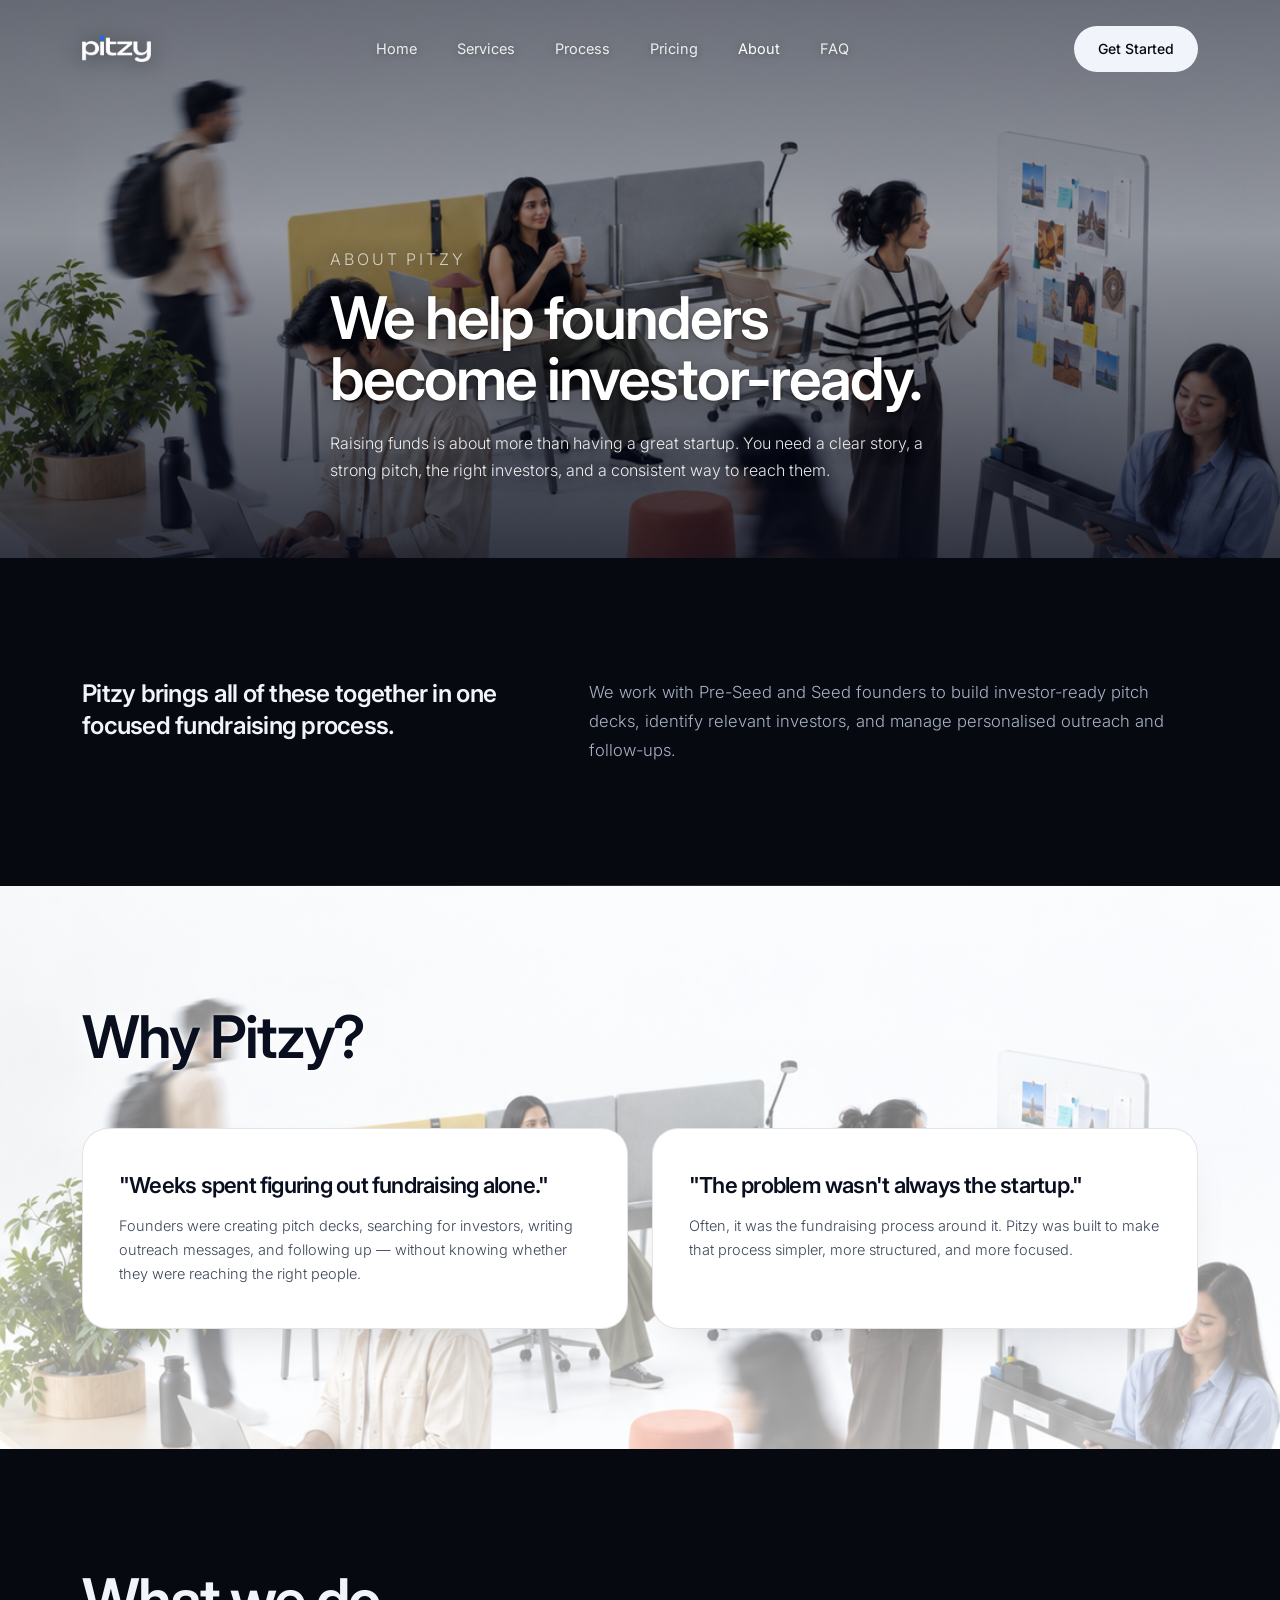
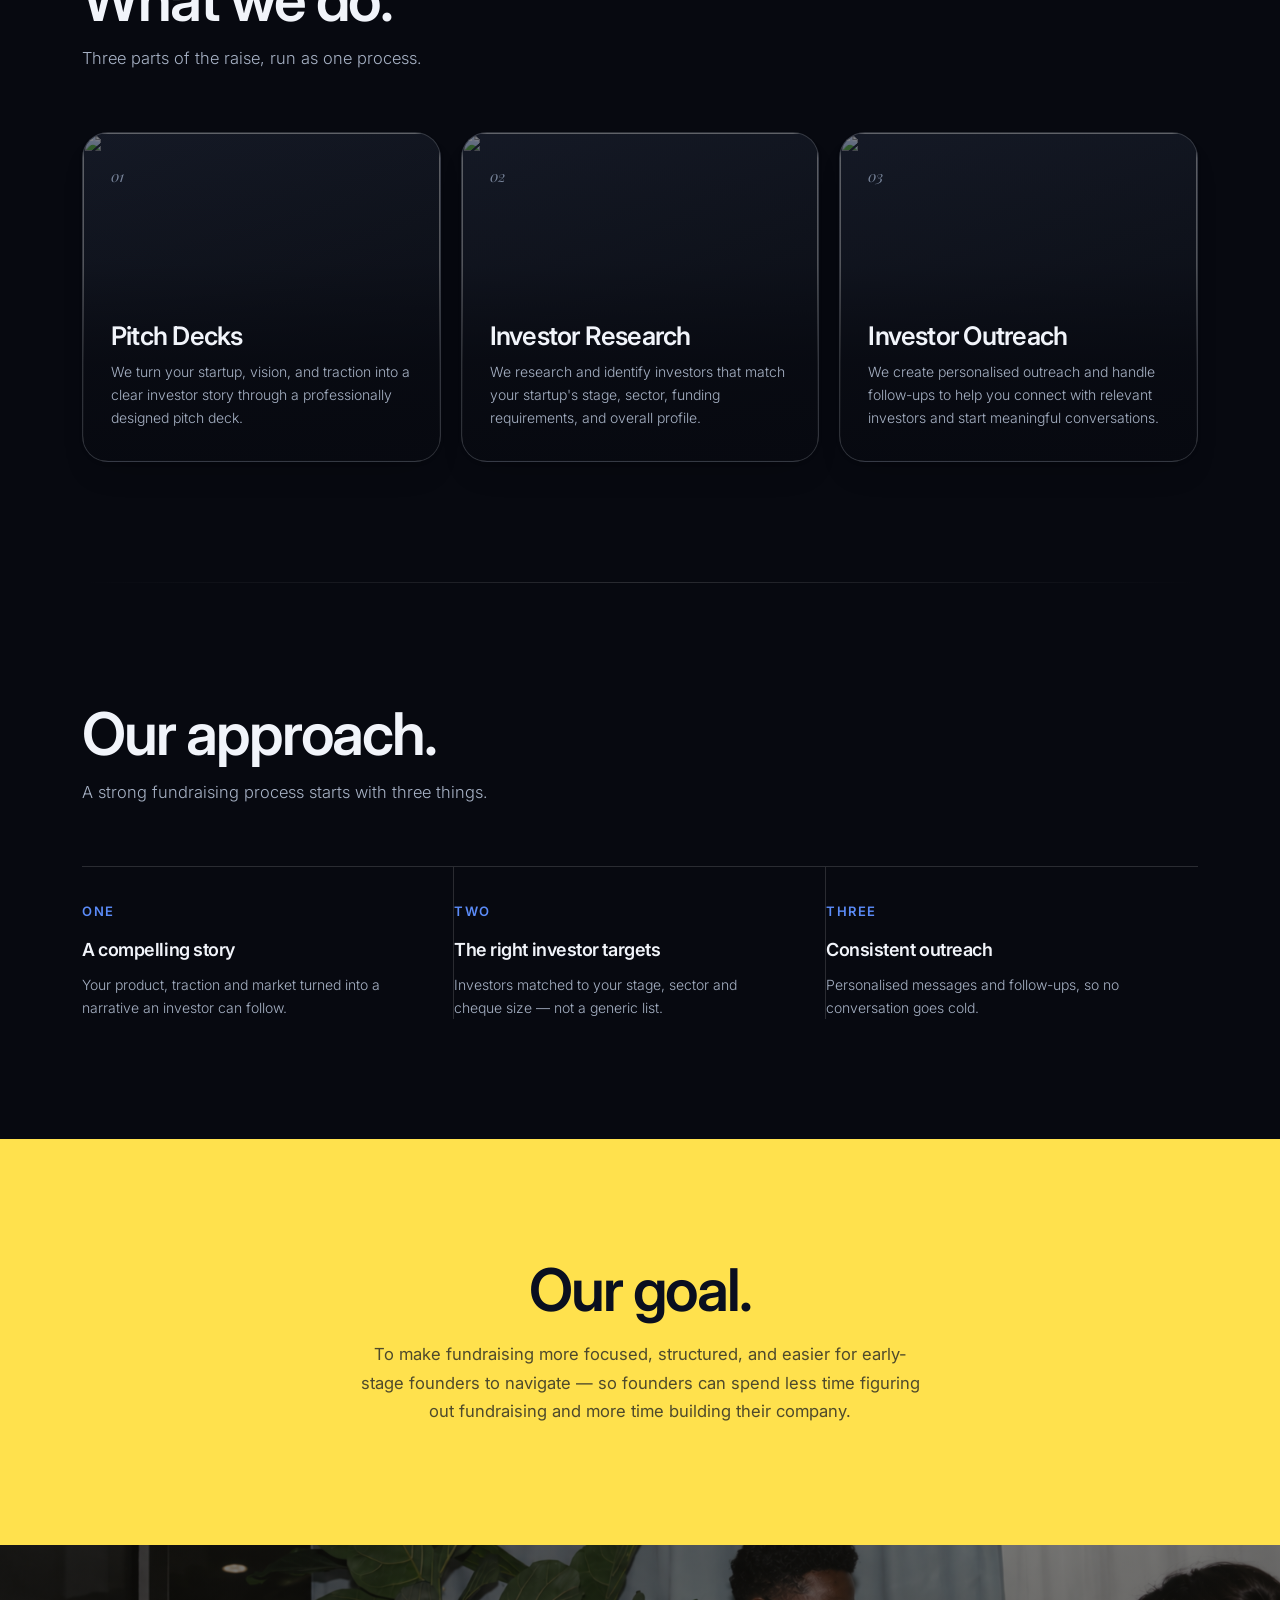
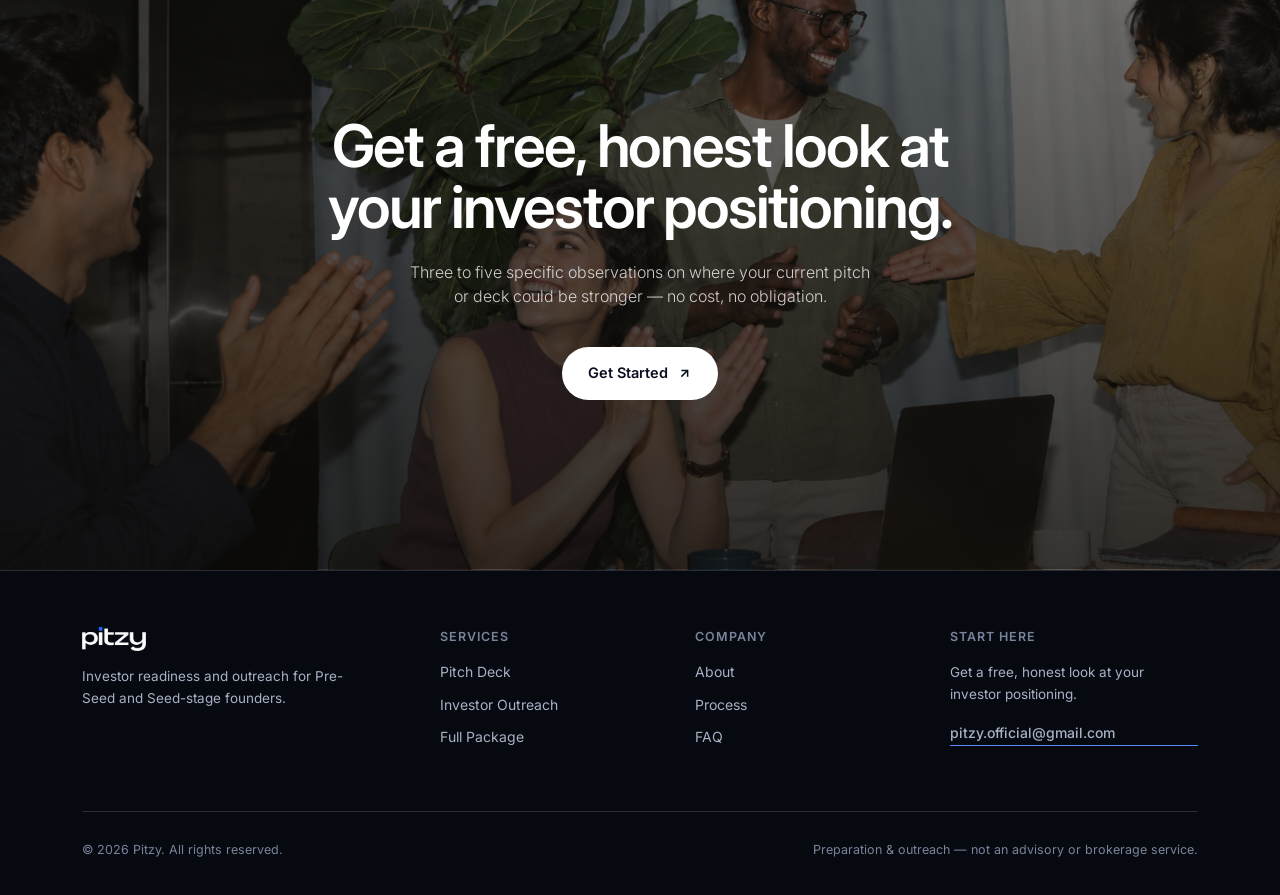
==== about.html @ c19ff97d "Add files via upload" ====
<!DOCTYPE html>
<html lang="en" data-theme="dark">
<head>
<meta charset="UTF-8">
<meta name="viewport" content="width=device-width, initial-scale=1.0">
<title>About Pitzy — Helping Founders Become Investor-Ready</title>
<link rel="preconnect" href="https://fonts.googleapis.com">
<link rel="preconnect" href="https://fonts.gstatic.com" crossorigin>
<link href="https://fonts.googleapis.com/css2?family=Playfair+Display:ital,wght@0,400;0,500;0,600;0,700;1,400;1,500&family=Inter:ital,wght@0,300;0,400;0,500;0,600;0,700;1,400;1,600&display=swap" rel="stylesheet">
<link rel="stylesheet" href="./styles.css">
</head>
<body>

<nav id="nav">
  <div class="wrap nav-inner">
    <a href="./index.html" class="logo"><img class="logo-img" src="./logo.png" alt="Pitzy"></a>
    <div class="nav-links">
      <a href="./index.html">Home</a>
      <a href="./index.html#services">Services</a>
      <a href="./index.html#process">Process</a>
      <a href="./index.html#pricing">Pricing</a>
      <a href="./about.html" class="is-current">About</a>
      <a href="./index.html#questions">FAQ</a>
    </div>
    <a href="#audit" class="nav-cta">Get Started</a>
    <button class="nav-mobile-toggle" onclick="document.getElementById('drawer').classList.add('open')">
      <svg width="17" height="17" viewBox="0 0 24 24" fill="none" stroke="currentColor" stroke-width="2"><line x1="3" y1="6" x2="21" y2="6"/><line x1="3" y1="12" x2="21" y2="12"/><line x1="3" y1="18" x2="21" y2="18"/></svg>
    </button>
  </div>
</nav>

<div class="mobile-drawer" id="drawer">
  <button class="mobile-close" onclick="document.getElementById('drawer').classList.remove('open')">&times;</button>
  <a href="./index.html" onclick="document.getElementById('drawer').classList.remove('open')">Home</a>
  <a href="./index.html#services" onclick="document.getElementById('drawer').classList.remove('open')">Services</a>
  <a href="./index.html#process" onclick="document.getElementById('drawer').classList.remove('open')">Process</a>
  <a href="./index.html#pricing" onclick="document.getElementById('drawer').classList.remove('open')">Pricing</a>
  <a href="./about.html" onclick="document.getElementById('drawer').classList.remove('open')">About</a>
  <a href="#audit" onclick="document.getElementById('drawer').classList.remove('open')" style="color:#9dc0ff;">Get Started</a>
</div>

<header class="about-hero">
  <div class="about-bg"></div>
  <div class="wrap">
    <p class="modal-kicker">About Pitzy</p>
    <h1>We help founders become investor-ready.</h1>
    <p>Raising funds is about more than having a great startup. You need a clear story, a strong pitch, the right investors, and a consistent way to reach them.</p>
  </div>
</header>

<section class="section-pad">
  <div class="wrap">
    <div class="about-lead">
      <p class="pull reveal reveal-left">Pitzy brings all of these together in one focused fundraising process.</p>
      <div class="reveal reveal-right">
        <p>We work with Pre-Seed and Seed founders to build investor-ready pitch decks, identify relevant investors, and manage personalised outreach and follow-ups.</p>
      </div>
    </div>
  </div>
</section>

<div class="section-rule"></div>

<section class="section-pad problem-section">
  <div class="problem-bg"></div>
  <div class="wrap">
    <div class="section-head reveal">
      <h2>Why Pitzy?</h2>
    </div>
    <div class="problem-grid">
      <div class="problem-card reveal reveal-left">
        <h3>"Weeks spent figuring out fundraising alone."</h3>
        <p>Founders were creating pitch decks, searching for investors, writing outreach messages, and following up — without knowing whether they were reaching the right people.</p>
      </div>
      <div class="problem-card reveal reveal-right">
        <h3>"The problem wasn't always the startup."</h3>
        <p>Often, it was the fundraising process around it. Pitzy was built to make that process simpler, more structured, and more focused.</p>
      </div>
    </div>
  </div>
</section>

<section class="section-pad" id="what-we-do">
  <div class="wrap">
    <div class="section-head reveal">
      <h2>What we do.</h2>
      <p>Three parts of the raise, run as one process.</p>
    </div>
    <div class="do-grid">
      <div class="do-card reveal reveal-scale">
        <img src="https://images.unsplash.com/photo-1552664730-d307ca884978?q=80&w=1400&auto=format&fit=crop" alt="" loading="lazy">
        <span class="dnum">01</span>
        <div>
          <h3>Pitch Decks</h3>
          <p>We turn your startup, vision, and traction into a clear investor story through a professionally designed pitch deck.</p>
        </div>
      </div>
      <div class="do-card reveal reveal-scale">
        <img src="https://images.unsplash.com/photo-1531973576160-7125cd663d86?q=80&w=1400&auto=format&fit=crop" alt="" loading="lazy">
        <span class="dnum">02</span>
        <div>
          <h3>Investor Research</h3>
          <p>We research and identify investors that match your startup's stage, sector, funding requirements, and overall profile.</p>
        </div>
      </div>
      <div class="do-card reveal reveal-scale">
        <img src="https://images.unsplash.com/photo-1521737604893-d14cc237f11d?q=80&w=1400&auto=format&fit=crop" alt="" loading="lazy">
        <span class="dnum">03</span>
        <div>
          <h3>Investor Outreach</h3>
          <p>We create personalised outreach and handle follow-ups to help you connect with relevant investors and start meaningful conversations.</p>
        </div>
      </div>
    </div>
  </div>
</section>

<div class="section-rule"></div>

<section class="section-pad" id="approach">
  <div class="wrap">
    <div class="section-head reveal">
      <h2>Our approach.</h2>
      <p>A strong fundraising process starts with three things.</p>
    </div>
    <div class="approach">
      <div class="reveal">
        <p class="anum">One</p>
        <h4>A compelling story</h4>
        <p>Your product, traction and market turned into a narrative an investor can follow.</p>
      </div>
      <div class="reveal">
        <p class="anum">Two</p>
        <h4>The right investor targets</h4>
        <p>Investors matched to your stage, sector and cheque size — not a generic list.</p>
      </div>
      <div class="reveal">
        <p class="anum">Three</p>
        <h4>Consistent outreach</h4>
        <p>Personalised messages and follow-ups, so no conversation goes cold.</p>
      </div>
    </div>
  </div>
</section>

<section class="section-pad goal-band" id="goal">
  <div class="wrap">
    <h2 class="reveal">Our goal.</h2>
    <p class="reveal">To make fundraising more focused, structured, and easier for early-stage founders to navigate — so founders can spend less time figuring out fundraising and more time building their company.</p>
  </div>
</section>

<section class="cta-section" id="audit">
  <div class="cta-bg"></div>
  <h2 class="reveal">Get a free, honest look at your investor positioning.</h2>
  <p class="reveal">Three to five specific observations on where your current pitch or deck could be stronger — no cost, no obligation.</p>
  <a href="#audit" class="btn-primary reveal">Get Started <svg width="15" height="15" viewBox="0 0 24 24" fill="none" stroke="currentColor" stroke-width="2.4"><line x1="7" y1="17" x2="17" y2="7"/><polyline points="7 7 17 7 17 17"/></svg></a>
</section>

<footer>
  <div class="wrap">
    <div class="footer-top">
      <div class="footer-brand">
        <a href="./index.html" class="logo"><img class="logo-img" src="./logo.png" alt="Pitzy"></a>
        <p>Investor readiness and outreach for Pre-Seed and Seed-stage founders.</p>
      </div>
      <div class="fcol">
        <h5>Services</h5>
        <a href="./index.html#pricing">Pitch Deck</a>
        <a href="./index.html#pricing">Investor Outreach</a>
        <a href="./index.html#pricing">Full Package</a>
      </div>
      <div class="fcol">
        <h5>Company</h5>
        <a href="./about.html">About</a>
        <a href="./index.html#process">Process</a>
        <a href="./index.html#questions">FAQ</a>
      </div>
      <div class="fcol footer-contact">
        <h5>Start here</h5>
        <p style="color:var(--ink-soft); font-size:13.5px; line-height:1.65;">Get a free, honest look at your investor positioning.</p>
        <a href="mailto:pitzy.official@gmail.com">pitzy.official@gmail.com</a>
      </div>
    </div>
    <div class="footer-bottom">
      <span>© 2026 Pitzy. All rights reserved.</span>
      <span>Preparation &amp; outreach — not an advisory or brokerage service.</span>
    </div>
  </div>
</footer>

<script src="./script.js"></script>

</body>
</html>
---- styles.css ----
:root{
    --bg:#ffffff;
    --bg-2:#eef3fb;
    --ink:#0a0f1f;
    --ink-soft:#3d4658;
    --ink-faint:#8792a6;
    --line:rgba(10,15,31,0.11);
    --line-soft:rgba(10,15,31,0.07);
    --card:#ffffff;
    --tint-a:#eaf1fb;
    --tint-b:#eef4ff;
    --tint-c:#e6edfa;
    --accent:#0a0f1f;
    --blue:#1d4ed8;
    --yellow:#ffe14d;
    --radius-l:26px;
    --radius-m:18px;
    --radius-s:12px;
    --ease:cubic-bezier(.19,1,.22,1);

    /* surfaces that flip between the day and night themes */
    --nav-bg:rgba(255,255,255,0.86);
    --card-a:#ffffff; --card-b:#f5f8fd; --card-c:#e9eff8;
    --card-bloom:rgba(255,255,255,0.9);
    --scrim-a:rgba(255,255,255,0); --scrim-b:rgba(255,255,255,0.06);
    --scrim-c:rgba(255,255,255,0.78); --scrim-d:rgba(255,255,255,0.97);
    --sheen:rgba(255,255,255,0.95);
    --btn-bg:#0a0f1f; --btn-fg:#ffffff; --btn-bg-hover:#000000;
    --cta-bg:#0a0f1f; --cta-fg:#ffffff;
    --chip-edge:rgba(10,15,31,0.06);
    --shadow-rgb:10,15,31;
    --problem-a:rgba(255,255,255,0.6); --problem-b:rgba(255,255,255,0.44); --problem-c:rgba(255,255,255,0.64);
    --problem-glow:rgba(255,255,255,0.95);
  }
  [data-theme="dark"]{
    --bg:#070910;
    --bg-2:#0d111c;
    --ink:#f1f4fa;
    --ink-soft:#a7b2c5;
    --ink-faint:#78849a;
    --line:rgba(255,255,255,0.14);
    --line-soft:rgba(255,255,255,0.08);
    --card:#10141f;
    --accent:#f1f4fa;
    --blue:#5b8bf7;

    --nav-bg:rgba(9,12,20,0.86);
    --card-a:#161b28; --card-b:#11151f; --card-c:#0b0e16;
    --card-bloom:rgba(255,255,255,0.08);
    --scrim-a:rgba(7,9,16,0.1); --scrim-b:rgba(7,9,16,0.24);
    --scrim-c:rgba(7,9,16,0.82); --scrim-d:rgba(7,9,16,0.97);
    --sheen:rgba(255,255,255,0.4);
    --btn-bg:#f1f4fa; --btn-fg:#070910; --btn-bg-hover:#ffffff;
    --cta-bg:#f1f4fa; --cta-fg:#070910;
    --chip-edge:rgba(255,255,255,0.1);
    --shadow-rgb:0,0,0;
    --problem-a:rgba(7,9,16,0.78); --problem-b:rgba(7,9,16,0.66); --problem-c:rgba(7,9,16,0.82);
    --problem-glow:rgba(0,0,0,0.85);
  }
  *{margin:0;padding:0;box-sizing:border-box;}
  html{scroll-behavior:smooth; overflow-x:clip;}
  body{
    background:var(--bg); color:var(--ink);
    font-family:'Inter',sans-serif; font-weight:400; line-height:1.55;
    -webkit-font-smoothing:antialiased;
    /* clip, not hidden — the off-canvas drawer must not create sideways scroll,
       and `hidden` here would break the sticky process photo */
    overflow-x:clip;
  }
  a{color:inherit; text-decoration:none;}
  img{max-width:100%; display:block;}
  .wrap{max-width:1180px; margin:0 auto; padding:0 32px;}
  /* every heading shares the service-card treatment */
  h1,h2,h3{
    font-family:'Inter',sans-serif; font-weight:600;
    letter-spacing:-0.035em; line-height:1.04; color:var(--ink);
  }
  /* the display size used by the service-card headings */
  .hero h1, .section-head h2, .cta-section h2, .not-head,
  .about-hero h1, .goal-band h2{
    font-size:clamp(30px,4.6vw,62px); text-wrap:balance;
  }
  em{font-style:italic; color:var(--blue);}
  .section-pad{padding:120px 0;}
  /* sleek divider, used only where two neighbouring sections share a background
     and would otherwise run together with no visible seam */
  .section-rule{
    height:1px; max-width:1116px; margin:0 auto;
    background:linear-gradient(90deg, transparent, var(--line), transparent);
  }
  /* the always-white bands need the light hairline even while the page is dark */
  .section-rule.on-white{
    background:linear-gradient(90deg, transparent, rgba(10,15,31,0.11), transparent);
  }
  /* spans the full width so the yellow is unbroken; only the hairline itself is
     held to the content width, otherwise the page colour shows at both ends */
  .section-rule.on-yellow{
    max-width:none;
    background-color:var(--yellow);
    background-image:linear-gradient(90deg, transparent, rgba(10,15,31,0.16), transparent);
    background-size:1116px 1px;
    background-position:center;
    background-repeat:no-repeat;
  }
  /* at night the section below this one turns white on its own, so the seam is gone */
  [data-theme="dark"] .section-rule.light-only{display:none;}
  section{position:relative;}

  /* reveal */
  .reveal{
    opacity:0; transform:translateY(38px);
    transition:opacity .9s var(--ease), transform 1s var(--ease);
  }
  .reveal.in{opacity:1; transform:none;}
  .reveal-left{transform:translateX(-48px);}
  .reveal-right{transform:translateX(48px);}
  .reveal-scale{transform:translateY(30px) scale(.955);}
  .reveal-blur{filter:blur(6px); transition:opacity .9s var(--ease), transform 1s var(--ease), filter .9s var(--ease);}
  .reveal-blur.in{filter:blur(0);}

  @media (prefers-reduced-motion: reduce){
    .reveal, .reveal-blur{opacity:1 !important; transform:none !important; filter:none !important; transition:none !important;}
  }

  /* ===== NAV ===== */
  nav{position:fixed; top:0; left:0; right:0; z-index:100; padding:26px 0; transition:.4s var(--ease);}
  nav.scrolled{background:var(--nav-bg); backdrop-filter:blur(14px); border-bottom:1px solid var(--line); padding:16px 0;}
  .nav-inner{display:flex; align-items:center; justify-content:space-between;}
  /* the mark is a transparent PNG, so it sits on the photo and on the scrolled
     bar without carrying a background of its own */
  .logo{display:flex; align-items:center; line-height:0;}
  .logo-img{
    height:26px; width:auto; display:block;
    filter:drop-shadow(0 2px 10px rgba(0,0,0,0.45));
    transition:height .4s var(--ease), filter .4s var(--ease);
  }
  nav.scrolled .logo-img{height:23px; filter:none;}
  .nav-links{display:flex; align-items:center; gap:10px;}
  .nav-links a{
    font-size:14.5px; color:rgba(255,255,255,0.88); text-shadow:0 1px 8px rgba(0,0,0,0.35);
    padding:8px 15px; border-radius:7px; transition:.3s var(--ease);
  }
  .nav-links a:hover{
    background:var(--yellow); color:#0a0f1f; text-shadow:none;
    transform:translateY(-1px);
    box-shadow:
      inset 0 1px 0 rgba(255,255,255,0.55),
      0 1px 2px rgba(10,15,31,0.18),
      0 5px 10px -3px rgba(214,170,20,0.5),
      0 12px 20px -10px rgba(214,170,20,0.6);
  }
  nav.scrolled .nav-links a{color:var(--ink-soft); text-shadow:none;}
  nav.scrolled .nav-links a:hover{background:var(--yellow); color:#0a0f1f;}
  .nav-cta{
    font-size:14px; font-weight:500; padding:12px 24px; border-radius:100px;
    background:var(--cta-bg); color:var(--cta-fg); transition:.35s var(--ease);
  }
  .nav-cta:hover{transform:translateY(-2px); box-shadow:0 12px 26px -10px rgba(10,15,31,0.4);}
  .nav-mobile-toggle{display:none;}

  /* ===== HERO ===== */
  .hero{position:relative; min-height:100vh; display:flex; flex-direction:column; align-items:center; justify-content:center; text-align:center; padding:170px 32px 90px; overflow:hidden;}
  /* svh accounts for mobile browser chrome, so the hero still fills exactly one
     screen there instead of overflowing behind the address bar */
  @supports (height:100svh){ .hero{min-height:100svh;} }
  /* on short screens the stacked padding alone would push the hero past one
     screenful, letting the next section peek through */
  @media (max-height:680px){ .hero{padding-top:118px; padding-bottom:54px;} }
  .hero-bg{position:absolute; inset:0; z-index:0; overflow:hidden;}
  .hero-img{
    position:absolute; inset:0; width:100%; height:100%;
    object-fit:cover; object-position:center 20%;
    animation:ken-burns 20s ease-in-out infinite alternate;
    will-change:transform;
  }
  /* the footage carries its own motion, so no Ken Burns drift on top */
  .hero-video{animation:none; object-position:center;}
  .hero-overlay{
    position:absolute; inset:0;
    background:linear-gradient(180deg, rgba(6,10,24,0.32) 0%, rgba(6,10,24,0.12) 30%, rgba(6,10,24,0.22) 65%, rgba(6,10,24,0.45) 100%);
  }
  @keyframes ken-burns{
    0%{transform:scale(1) translate(0,0);}
    100%{transform:scale(1.12) translate(-1.5%,-1.5%);}
  }
  @keyframes fade-rise{
    from{opacity:0; transform:translateY(24px);}
    to{opacity:1; transform:translateY(0);}
  }
  .hero-text-scrim{
    position:absolute; left:0; right:0; bottom:0; z-index:1; height:78%;
    background:linear-gradient(180deg, rgba(4,7,18,0) 0%, rgba(4,7,18,0.35) 30%, rgba(4,7,18,0.62) 65%, rgba(4,7,18,0.72) 100%);
    pointer-events:none;
  }
  .hero-top{position:relative; z-index:2; display:flex; flex-direction:column; align-items:center;}
  .hero h1{
    max-width:1000px; color:#ffffff;
    text-shadow:0 4px 24px rgba(0,0,0,0.45), 0 1px 3px rgba(0,0,0,0.4);
    opacity:0; animation:fade-rise .8s ease-out both;
  }
  .hero h1 .hl{color:#fffb1d;}
  .hero p.sub{
    font-size:clamp(13.5px,1.15vw,16px); color:rgba(255,255,255,0.92); max-width:660px; margin:22px auto 0; font-weight:300;
    text-shadow:0 2px 16px rgba(0,0,0,0.5), 0 1px 3px rgba(0,0,0,0.4);
    opacity:0; animation:fade-rise .8s ease-out .2s both;
  }
  .hero-ctas{display:flex; gap:14px; margin-top:38px; flex-wrap:wrap; justify-content:center;
    opacity:0; animation:fade-rise .8s ease-out .4s both;}
  .btn-primary{
    display:inline-flex; align-items:center; gap:9px; background:#ffffff; color:#0a0f1f;
    font-weight:600; font-size:14.5px; padding:15px 26px; border-radius:100px; border:none; cursor:pointer;
    transition:.4s var(--ease);
  }
  .btn-primary:hover{transform:translateY(-3px); box-shadow:0 16px 34px -10px rgba(0,0,0,0.45);}
  .btn-ghost{
    display:inline-flex; align-items:center; gap:9px; background:rgba(6,10,24,0.35); color:#ffffff;
    font-weight:500; font-size:14.5px; padding:15px 24px; border-radius:100px; border:1px solid rgba(255,255,255,0.4);
    backdrop-filter:blur(6px);
    transition:.35s var(--ease);
  }
  .btn-ghost:hover{background:rgba(6,10,24,0.55);}

  /* liquid glass — hero primary CTA */
  .btn-glass{
    background:rgba(255,255,255,0.01); background-blend-mode:luminosity;
    backdrop-filter:blur(4px); -webkit-backdrop-filter:blur(4px);
    color:#ffffff; border:none;
    box-shadow:inset 0 1px 1px rgba(255,255,255,0.1);
    position:relative; overflow:hidden;
  }
  .btn-glass::before{
    content:''; position:absolute; inset:0; border-radius:inherit; padding:1.4px;
    background:linear-gradient(180deg,
      rgba(255,255,255,0.45) 0%, rgba(255,255,255,0.15) 20%,
      rgba(255,255,255,0) 40%, rgba(255,255,255,0) 60%,
      rgba(255,255,255,0.15) 80%, rgba(255,255,255,0.45) 100%);
    -webkit-mask:linear-gradient(#fff 0 0) content-box, linear-gradient(#fff 0 0);
    -webkit-mask-composite:xor; mask-composite:exclude;
    pointer-events:none;
  }
  .btn-glass:hover{background:rgba(255,255,255,0.08); box-shadow:inset 0 1px 1px rgba(255,255,255,0.18);}
  .btn-glass svg{transition:transform .3s var(--ease);}
  .btn-glass:hover svg{transform:translate(3px,-2px);}

  @media (prefers-reduced-motion: reduce){
    .hero-img{animation:none;}
    .hero h1, .hero p.sub, .hero-ctas{animation:none; opacity:1; transform:none;}
  }

  .stat-strip{
    width:100%; max-width:960px; margin:0 auto; padding:0 32px;
    display:grid; grid-template-columns:repeat(3,1fr);
  }
  .stat-strip .stat-cell{
    padding:36px 20px; text-align:center; border-right:1px solid var(--line);
  }
  .stat-strip .stat-cell:last-child{border-right:none;}
  .stat-strip .num{font-family:'Inter',sans-serif; font-size:clamp(26px,3vw,38px); letter-spacing:-0.035em; color:var(--ink); font-weight:600;}
  .stat-strip .lbl{font-size:12.5px; color:var(--ink-faint); margin-top:6px; max-width:220px; margin-inline:auto; line-height:1.5;}

  /* ===== WHAT WE DO ===== */
  .section-head{max-width:660px; margin-bottom:60px;}
  .section-head p{color:var(--ink-soft); font-size:16.5px; margin-top:16px; font-weight:300; max-width:560px;}

  /* sticky-stacked deck: every card fills the same space and the next slides over the last */
  .what-grid{display:flex; flex-direction:column; gap:0;}
  .what-card{
    --rx:0deg; --ry:0deg; --lift:0px; --stick:104px;
    position:sticky; top:var(--stick); isolation:isolate; overflow:hidden;
    min-height:clamp(420px, 74vh, 660px);
    display:flex; flex-direction:column; justify-content:space-between;
    border-radius:var(--radius-l); padding:clamp(32px,4vw,60px) clamp(28px,4vw,64px);
    background:
      radial-gradient(120% 90% at 12% 0%, var(--card-bloom) 0%, rgba(255,255,255,0) 46%),
      linear-gradient(158deg, var(--card-a) 0%, var(--card-b) 48%, var(--card-c) 100%);
    border:1px solid var(--line);
    box-shadow:
      inset 0 1px 0 rgba(255,255,255,0.9),
      0 2px 4px rgba(10,15,31,0.05),
      0 18px 34px -20px rgba(10,15,31,0.22);
    /* --rise is the scroll-in offset, --lift the hover offset; kept separate so
       the two never overwrite each other */
    --rise:44px; opacity:0;
    transform:perspective(1100px) rotateX(var(--rx)) rotateY(var(--ry))
              translateY(calc(var(--lift) + var(--rise)));
    transform-style:preserve-3d;
    transition:box-shadow .5s var(--ease), border-color .5s var(--ease),
               transform .75s var(--ease), opacity .7s var(--ease);
  }
  /* transform restated so it beats the generic .reveal.in{transform:none},
     which would otherwise cancel the hover tilt once the card is revealed */
  .what-card.in{
    --rise:0px; opacity:1;
    transform:perspective(1100px) rotateX(var(--rx)) rotateY(var(--ry))
              translateY(calc(var(--lift) + var(--rise)));
  }
  /* each card stops a little lower so the deck edge below stays visible */
  .what-card:nth-child(1){--stick:104px; z-index:1;}
  .what-card:nth-child(2){--stick:118px; z-index:2;}
  .what-card:nth-child(3){--stick:132px; z-index:3;}
  .what-card:nth-child(4){--stick:146px; z-index:4;}
  .what-card:nth-child(5){--stick:160px; z-index:5;}
  .what-card:nth-child(6){--stick:174px; z-index:6;}
  .what-card:hover{
    --lift:-4px;
    border-color:rgba(10,15,31,0.18);
    box-shadow:
      inset 0 1px 0 rgba(255,255,255,0.95),
      0 4px 8px rgba(10,15,31,0.07),
      0 34px 60px -28px rgba(10,15,31,0.3);
  }
  /* photo sits furthest back, then a scrim, then the sheen, then the text */
  .what-bg{
    position:absolute; inset:0; width:100%; height:100%; object-fit:cover;
    z-index:-3; opacity:0.95; filter:contrast(1.04);
  }
  .what-card::before{
    content:''; position:absolute; inset:0; z-index:-2; pointer-events:none;
    background:
      linear-gradient(180deg,
        var(--scrim-a) 0%, var(--scrim-b) 44%,
        var(--scrim-c) 72%, var(--scrim-d) 100%);
  }
  .what-card .widx{
    font-family:'Playfair Display',serif; font-style:italic;
    font-size:clamp(14px,1.2vw,17px); color:var(--ink-faint); display:block;
  }
  .what-card .wbody{max-width:780px;}
  .what-card h4{
    font-family:'Inter',sans-serif; font-weight:600;
    font-size:clamp(30px,4.6vw,62px); line-height:1.04; letter-spacing:-0.035em;
    margin-bottom:clamp(16px,1.8vw,26px); color:var(--ink); text-wrap:balance;
  }
  .what-card p{
    font-size:clamp(15px,1.35vw,19px); color:var(--ink-soft);
    line-height:1.6; font-weight:300; max-width:56ch;
  }


  /* ===== PROBLEM ===== */
  .problem-section{position:relative; background:var(--bg); color:var(--ink); overflow:hidden;}
  .problem-bg{
    position:absolute; inset:0; z-index:0;
    background-image:url('./2nd.png');
    background-size:cover; background-position:center 25%;
  }
  .problem-section::before{content:''; position:absolute; inset:0; z-index:1;
    background:linear-gradient(180deg, var(--problem-a) 0%, var(--problem-b) 45%, var(--problem-c) 100%);}
  .problem-section .wrap{position:relative; z-index:2;}
  .problem-section h2{color:var(--ink); text-shadow:0 2px 18px var(--problem-glow), 0 1px 4px var(--problem-glow);}
  .problem-section .section-head p{color:var(--ink); font-weight:500; text-shadow:0 0 22px var(--problem-glow), 0 0 10px var(--problem-glow), 0 1px 3px var(--problem-glow);}
  .problem-grid{display:grid; grid-template-columns:1fr 1fr; gap:24px;}
  .problem-card{
    background:var(--card); border:1px solid var(--line);
    border-radius:var(--radius-l); padding:42px 36px; backdrop-filter:blur(10px);
    box-shadow:0 20px 50px -24px rgba(10,15,31,0.18);
  }
  .problem-card .num{font-family:'Playfair Display',serif; font-style:italic; font-size:14px; color:var(--blue); margin-bottom:20px; display:block;}
  .problem-card h3{font-size:22px; color:var(--ink); margin-bottom:14px; line-height:1.35; font-weight:600;}
  .problem-card p{color:var(--ink-soft); font-size:14.5px; font-weight:300; line-height:1.65;}
  /* this band keeps its daylight look at night too — the photo behind it is a
     bright studio shot, so it reads far better light. Re-declaring the tokens on
     the section means every descendant inherits the day values unchanged. */
  [data-theme="dark"] .problem-section{
    --bg:#ffffff;
    --ink:#0a0f1f;
    --ink-soft:#3d4658;
    --ink-faint:#8792a6;
    --line:rgba(10,15,31,0.11);
    --line-soft:rgba(10,15,31,0.07);
    --card:#ffffff;
    --blue:#1d4ed8;
    --shadow-rgb:10,15,31;
    --problem-a:rgba(255,255,255,0.6);
    --problem-b:rgba(255,255,255,0.44);
    --problem-c:rgba(255,255,255,0.64);
    --problem-glow:rgba(255,255,255,0.95);
  }

  /* ===== PROCESS ===== */
  .process-layout{display:grid; grid-template-columns:0.9fr 1.1fr; gap:60px; align-items:start;}
  .process-photo{
    border-radius:var(--radius-l); overflow:hidden; position:sticky; top:120px;
    box-shadow:0 30px 60px -30px rgba(10,15,31,0.35);
  }
  .process-photo img{height:560px; object-fit:cover; width:100%;}
  .process-steps{display:flex; flex-direction:column;}
  .p-step{
    position:relative; padding:0 0 40px 56px; opacity:0; transform:translateX(-16px);
    transition:opacity .5s var(--ease), transform .5s var(--ease);
  }
  .p-step.in{opacity:1; transform:translateX(0);}
  .p-step .pnum{
    position:absolute; left:0; top:0; width:36px; height:36px; border-radius:50%;
    border:1px solid var(--line); display:flex; align-items:center; justify-content:center;
    font-size:13px; color:var(--blue); font-weight:600; background:var(--bg); z-index:2;
  }
  .p-step h4{font-size:17px; font-weight:600; margin-bottom:8px;}
  .p-step p{font-size:14px; color:var(--ink-soft); line-height:1.6; font-weight:300; max-width:420px;}
  .p-line{position:absolute; left:17.5px; top:36px; bottom:0; width:1px; background:var(--line);
    transform:scaleY(0); transform-origin:top; transition:transform .45s var(--ease) .1s;}
  .p-step.in .p-line{transform:scaleY(1);}
  .p-step:last-child{padding-bottom:0;}
  .p-step:last-child .p-line{display:none;}

  /* ===== PRICING ===== */
  .pricing-section{background:var(--bg);}
  .pricing-grid{display:grid; grid-template-columns:repeat(3,1fr); gap:20px;}
  .price-card{
    background:var(--card); border:1px solid var(--line); border-radius:4px;
    padding:34px 30px 30px; display:flex; flex-direction:column;
    position:relative; transition:.4s var(--ease);
  }
  /* colours stay put on hover — the card just lifts into 3D */
  .price-card:hover{
    transform:translateY(-6px) scale(1.02); z-index:2;
    box-shadow:
      0 2px 4px rgba(var(--shadow-rgb),0.06),
      0 10px 20px -6px rgba(var(--shadow-rgb),0.12),
      0 30px 54px -22px rgba(var(--shadow-rgb),0.28);
  }
  .price-card.featured{border-color:var(--blue); box-shadow:0 0 0 1px var(--blue);}
  .price-card .fplate{
    position:absolute; top:14px; left:30px; color:var(--blue);
    font-size:10px; font-weight:600; letter-spacing:0.12em; text-transform:uppercase;
  }
  .price-card.featured .ptitle{margin-top:22px;}
  .price-card .ptitle{
    font-family:'Inter',sans-serif; font-size:22px; font-weight:600;
    letter-spacing:-0.03em; color:var(--ink); margin-bottom:8px;
  }
  .price-card .pamount{
    font-family:'Inter',sans-serif; font-size:clamp(34px,3.2vw,44px); font-weight:600;
    letter-spacing:-0.045em; color:var(--ink); margin:22px 0 4px; line-height:1;
    display:flex; align-items:baseline; gap:6px;
  }
  .price-card .pamount span{
    font-size:14px; font-weight:400; letter-spacing:-0.01em; color:var(--ink-faint);
  }
  .price-card .pdesc{font-size:13.8px; color:var(--ink-soft); margin-bottom:26px; line-height:1.6; font-weight:400;}
  .price-card ul{list-style:none; flex-grow:1; margin-bottom:0; padding-top:22px; border-top:1px solid var(--line);}
  .price-card li{
    font-size:13.8px; padding:7px 0; color:var(--ink-soft);
    display:flex; align-items:flex-start; gap:10px; font-weight:400;
  }
  .price-card li svg{flex-shrink:0; margin-top:3px; color:var(--blue);}
  .price-card .pbtn{
    text-align:center; padding:15px; border-radius:2px;
    font-size:11.5px; font-weight:600; letter-spacing:0.1em; text-transform:uppercase;
    background:var(--btn-bg); color:var(--btn-fg); border:1px solid var(--btn-bg);
    margin:26px 0 24px; transition:.3s var(--ease);
  }
  .price-card.featured .pbtn{background:var(--blue); color:#ffffff; border-color:var(--blue);}

  /* ===== NOT / IS ===== */
  .not-section{background:var(--bg);}
  .not-grid{display:block;}
  .not-list{display:flex; flex-wrap:wrap; gap:12px;}
  .not-item{
    display:inline-flex; align-items:center; gap:10px;
    padding:11px 20px; border:1px solid var(--chip-edge); border-radius:100px;
    background:var(--card);
    font-size:14.5px; color:var(--ink); font-weight:500; white-space:nowrap;
    box-shadow:
      inset 0 1px 0 rgba(255,255,255,0.9),
      0 1px 2px rgba(var(--shadow-rgb),0.06),
      0 4px 8px -2px rgba(var(--shadow-rgb),0.1),
      0 12px 22px -10px rgba(var(--shadow-rgb),0.18);
    transition:opacity .55s var(--ease), transform .55s var(--ease), box-shadow .3s var(--ease);
  }
  .not-item:hover{
    transform:translateY(-2px);
    box-shadow:
      inset 0 1px 0 rgba(255,255,255,0.95),
      0 2px 4px rgba(10,15,31,0.07),
      0 8px 14px -4px rgba(10,15,31,0.12),
      0 20px 32px -14px rgba(10,15,31,0.22);
  }
  .not-item svg{flex-shrink:0; color:#a34a4a;}
  /* section sits on the dark page; the chips themselves stay white */
  [data-theme="dark"] .not-item{
    --card:#ffffff;
    --ink:#0a0f1f;
    --chip-edge:rgba(10,15,31,0.06);
    --shadow-rgb:0,0,0;
  }

  /* ===== CTA ===== */
  .cta-section{position:relative; padding:170px 32px; text-align:center; overflow:hidden;}
  .cta-bg{position:absolute; inset:0; z-index:0;
    background-image:linear-gradient(180deg, rgba(15,14,11,0.55), rgba(12,11,9,0.82)), url('./footer.png');
    background-size:cover; background-position:center;
  }
  /* ===== Q&A ===== */
  .qa-section{background:var(--yellow);}
  /* white in both themes, matching the two bands above it */
  [data-theme="dark"] .qa-section{
    --bg:var(--yellow);
    --ink:#0a0f1f;
    --ink-soft:#3d4658;
    --ink-faint:#8792a6;
    --line:rgba(10,15,31,0.11);
    --line-soft:rgba(10,15,31,0.07);
    --card:#ffffff;
    --blue:#1d4ed8;
    --shadow-rgb:10,15,31;
  }
  .qa-list{
    display:grid; grid-template-columns:repeat(2,1fr); column-gap:56px;
    align-items:start; border-top:1px solid var(--line);
  }
  .qa{border-bottom:1px solid var(--line);}
  .qa-q{
    width:100%; display:flex; align-items:center; justify-content:space-between; gap:24px;
    background:none; border:none; cursor:pointer; text-align:left;
    font-family:'Inter',sans-serif; font-size:clamp(15.5px,1.25vw,17.5px); font-weight:500;
    letter-spacing:-0.02em; color:var(--ink); padding:24px 2px; min-height:74px;
    transition:color .3s var(--ease);
  }
  .qa-q:hover{color:var(--blue);}
  .qa-icon{
    position:relative; flex-shrink:0; width:16px; height:16px;
    transition:transform .4s var(--ease);
  }
  .qa-icon::before, .qa-icon::after{
    content:''; position:absolute; background:var(--blue); border-radius:2px;
    transition:opacity .3s var(--ease);
  }
  .qa-icon::before{left:0; top:7px; width:16px; height:2px;}
  .qa-icon::after{left:7px; top:0; width:2px; height:16px;}
  .qa.open .qa-icon{transform:rotate(180deg);}
  .qa.open .qa-icon::after{opacity:0;}
  /* 0fr → 1fr animates a height the content defines, no fixed max-height guesswork */
  .qa-a{display:grid; grid-template-rows:0fr; transition:grid-template-rows .45s var(--ease);}
  .qa.open .qa-a{grid-template-rows:1fr;}
  .qa-a-inner{overflow:hidden;}
  .qa-a p{
    font-size:15.5px; line-height:1.7; font-weight:300; color:var(--ink-soft);
    max-width:70ch; padding:0 4px 28px;
  }

  /* the button needs lifting too — .cta-bg is positioned and would paint over it */
  .cta-section h2, .cta-section p, .cta-section .btn-primary{position:relative; z-index:2;}
  .cta-section h2{max-width:860px; margin:0 auto; color:#ffffff;}
  .cta-section p{color:rgba(255,255,255,0.78); font-size:16px; margin:22px auto 38px; max-width:460px; font-weight:300;}

  /* ===== FOOTER ===== */
  footer{border-top:1px solid var(--line); padding:56px 0 36px; background:var(--bg);}
  footer .logo-img{height:24px; filter:none;}
  .footer-top{
    display:grid; grid-template-columns:1.5fr 1fr 1fr 1.2fr; gap:48px;
    align-items:start; margin-bottom:52px;
  }
  .footer-brand p{color:var(--ink-soft); font-size:13.5px; margin-top:14px; max-width:290px; line-height:1.65;}
  .footer-contact a{
    display:inline-block; margin-top:16px; font-size:14px; font-weight:500; color:var(--ink);
    border-bottom:1px solid var(--blue); padding-bottom:2px; transition:.3s var(--ease);
  }
  .footer-contact a:hover{color:var(--blue);}
  .footer-cols{display:contents;}
  .fcol h5{font-size:12.5px; color:var(--ink-faint); margin-bottom:15px; text-transform:uppercase; letter-spacing:0.08em; font-weight:600;}
  .fcol a{display:block; font-size:14px; color:var(--ink-soft); margin-bottom:11px; transition:.3s;}
  .fcol a:hover{color:var(--ink);}
  .footer-bottom{
    display:flex; justify-content:space-between; align-items:center; padding-top:28px; border-top:1px solid var(--line);
    font-size:12.5px; color:var(--ink-faint); flex-wrap:wrap; gap:12px;
  }


  /* ===== FOUNDER APPLICATION MODAL ===== */
  html.modal-open{overflow:hidden;}
  .modal{position:fixed; inset:0; z-index:300; display:none;}
  .modal.open{display:block;}
  .modal-backdrop{
    position:absolute; inset:0; background:rgba(4,7,14,0.62);
    backdrop-filter:blur(4px); animation:modal-fade .25s var(--ease) both;
  }
  .modal-panel{
    /* the form stays on white while the rest of the site is dark — redeclaring
       the tokens here means every control inside inherits the light values */
    --bg:#f6f8fb;
    --ink:#0a0f1f;
    --ink-soft:#3d4658;
    --ink-faint:#8792a6;
    --line:rgba(10,15,31,0.12);
    --line-soft:rgba(10,15,31,0.07);
    --card:#ffffff;
    --blue:#1d4ed8;
    --btn-bg:#0a0f1f; --btn-fg:#ffffff;
    --shadow-rgb:10,15,31;

    position:relative; z-index:1; width:min(720px, calc(100% - 32px));
    max-height:min(calc(100dvh - 56px), 860px);
    display:flex; flex-direction:column;
    /* the panel clips; the inner region scrolls, so the scrollbar can never
       sit outside the rounded corners */
    overflow:hidden;
    margin:28px auto; padding:0;
    background:var(--card); color:var(--ink);
    border:1px solid var(--line); border-radius:var(--radius-l);
    box-shadow:0 40px 90px -30px rgba(0,0,0,0.55);
    animation:modal-rise .38s var(--ease) both;
  }
  .modal-scroll{
    flex:1 1 auto; min-height:0;
    overflow-y:auto; overscroll-behavior:contain;
    padding:38px clamp(22px,4vw,44px) 34px;
    scrollbar-width:thin;
    scrollbar-color:rgba(10,15,31,0.28) transparent;
  }
  .modal-scroll::-webkit-scrollbar{width:12px;}
  .modal-scroll::-webkit-scrollbar-track{background:transparent;}
  .modal-scroll::-webkit-scrollbar-thumb{
    background:rgba(10,15,31,0.24); border-radius:100px;
    border:4px solid transparent; background-clip:content-box;
  }
  .modal-scroll::-webkit-scrollbar-thumb:hover{
    background:rgba(10,15,31,0.42); background-clip:content-box;
  }
  @keyframes modal-fade{from{opacity:0;} to{opacity:1;}}
  @keyframes modal-rise{from{opacity:0; transform:translateY(22px) scale(.985);} to{opacity:1; transform:none;}}
  @media (prefers-reduced-motion: reduce){
    .modal-backdrop,.modal-panel{animation:none;}
  }
  .modal-close{
    position:absolute; z-index:2; top:16px; right:20px; width:36px; height:36px;
    display:flex; align-items:center; justify-content:center;
    background:transparent; border:1px solid var(--line); border-radius:9px;
    color:var(--ink-soft); cursor:pointer; font-size:18px; line-height:1;
    transition:.25s var(--ease);
  }
  .modal-close:hover{background:var(--yellow); border-color:var(--yellow); color:#0a0f1f;}
  .modal-kicker{
    font-size:11.5px; letter-spacing:0.18em; text-transform:uppercase;
    color:var(--ink-faint); font-weight:600; margin-bottom:10px;
  }
  .modal-head h2{font-size:clamp(26px,3.2vw,36px); line-height:1.06;}
  .modal-head p.modal-sub{
    color:var(--ink-soft); font-size:14px; margin-top:12px; line-height:1.6; max-width:52ch;
  }
  .modal-head{padding-bottom:26px; margin-bottom:6px; border-bottom:1px solid var(--line);}

  .fq{padding:24px 0; border-bottom:1px solid var(--line-soft);}
  .fq:last-of-type{border-bottom:none;}
  .fq-label{display:flex; gap:10px; font-size:14.5px; font-weight:500; margin-bottom:14px; line-height:1.45;}
  .fq-num{color:var(--ink-faint); font-variant-numeric:tabular-nums; flex-shrink:0;}
  .fq-hint{font-style:normal; font-weight:400; font-size:12.5px; color:var(--ink-faint); margin-left:6px;}
  .req{font-style:normal; color:#c2410c; margin-left:3px; font-weight:600;}
  .req-note{
    font-size:12.5px; color:var(--ink-faint); margin-top:14px;
  }
  .req-note .req{margin-left:0; margin-right:3px;}
  .fq textarea{
    width:100%; padding:13px 15px; font-family:'Inter',sans-serif; font-size:14.5px;
    line-height:1.6; color:var(--ink); background:var(--bg);
    border:1px solid var(--line); border-radius:9px; resize:vertical; min-height:104px;
    transition:.25s var(--ease);
  }
  .fq textarea::placeholder{color:var(--ink-faint);}
  .fq textarea:focus{outline:none; border-color:var(--blue); box-shadow:0 0 0 3px rgba(29,78,216,0.14);}
  .apply-btn[disabled]{opacity:.6; cursor:progress; transform:none; box-shadow:none;}
  .apply-fail{
    display:none; font-size:13px; color:#c2410c; text-align:center; margin-top:12px; line-height:1.55;
  }
  .apply-fail.show{display:block;}
  .fq input[type=text], .fq input[type=email], .fq input[type=tel]{
    width:100%; padding:12px 15px; font-family:'Inter',sans-serif; font-size:14.5px;
    color:var(--ink); background:var(--bg); border:1px solid var(--line); border-radius:9px;
    transition:.25s var(--ease);
  }
  .fq input::placeholder{color:var(--ink-faint);}
  .fq input:focus{outline:none; border-color:var(--blue); box-shadow:0 0 0 3px rgba(29,78,216,0.14);}
  .fq-opts{display:flex; flex-wrap:wrap; gap:9px;}
  .opt{
    display:inline-flex; align-items:center; position:relative;
    padding:10px 17px; border:1px solid var(--line); border-radius:100px;
    font-size:13.8px; color:var(--ink-soft); cursor:pointer;
    transition:background .2s var(--ease), border-color .2s var(--ease), color .2s var(--ease);
  }
  .opt input{position:absolute; opacity:0; width:1px; height:1px; margin:0;}
  .opt{background:var(--card);}
  .opt:hover{border-color:var(--ink); color:var(--ink);}
  .opt:focus-within{outline:2px solid var(--blue); outline-offset:2px;}
  .opt.is-checked{
    background:var(--yellow); border-color:var(--yellow); color:#0a0f1f; font-weight:600;
  }
  .fq.has-error .fq-label{color:#c2410c;}
  .fq.has-error input[type=text],
  .fq.has-error input[type=email],
  .fq.has-error input[type=tel],
  .fq.has-error textarea{border-color:#c2410c;}
  .fq-error{display:none; font-size:12.5px; color:#c2410c; margin-top:9px;}
  .fq.has-error .fq-error{display:block;}

  .apply-foot{padding-top:18px; margin-top:4px; text-align:center;}
  .fq:has(+ .apply-foot){border-bottom:none;}
  .apply-btn{
    padding:12px 36px; border-radius:100px; cursor:pointer;
    font-family:'Inter',sans-serif; font-size:13px; font-weight:600;
    letter-spacing:0.09em; text-transform:uppercase;
    background:var(--btn-bg); color:var(--btn-fg); border:1px solid var(--btn-bg);
    transition:.3s var(--ease);
  }
  .apply-btn:hover{transform:translateY(-2px); box-shadow:0 16px 30px -14px rgba(var(--shadow-rgb),0.5);}

  .modal-done{text-align:center; padding:22px 0 12px;}
  .modal-done .tick{
    width:58px; height:58px; margin:0 auto 20px; border-radius:50%;
    display:flex; align-items:center; justify-content:center;
    background:var(--yellow); color:#0a0f1f;
  }
  .modal-done h3{font-size:24px; margin-bottom:10px;}
  .modal-done p{color:var(--ink-soft); font-size:14.5px; line-height:1.65; max-width:44ch; margin:0 auto;}
  .modal-done .done-hl{color:var(--blue); font-weight:700;}
  .confetti{position:absolute; inset:0; width:100%; height:100%; pointer-events:none; z-index:5;}
  .apply-progress{
    position:absolute; inset:0; z-index:6;
    display:flex; flex-direction:column; align-items:center; justify-content:center;
    padding:0 clamp(28px,8vw,90px); text-align:center;
    background:rgba(255,255,255,0.96);
  }
  .apply-progress[hidden]{display:none;}
  .ap-title{font-size:18px; font-weight:600; color:var(--ink); margin-bottom:6px;}
  .ap-pct{font-size:clamp(40px,6vw,56px); font-weight:600; letter-spacing:-0.03em; color:var(--ink); line-height:1.1; margin-bottom:18px; font-variant-numeric:tabular-nums;}
  .ap-track{width:100%; max-width:420px; height:10px; border-radius:999px; background:rgba(10,15,31,0.08); overflow:hidden;}
  .ap-fill{width:0; height:100%; border-radius:inherit; background:linear-gradient(90deg, var(--blue), #60a5fa); transition:width .25s linear;}
  .ap-note{font-size:12.5px; color:var(--ink-faint); margin-top:14px;}
  .modal.is-sending .modal-close{visibility:hidden;}
  .modal.is-sending .modal-backdrop{cursor:wait;}

  @media (max-width:560px){
    .modal-panel{margin:12px auto; padding:32px 20px 28px;}
  }

  /* ===== MOBILE DRAWER ===== */
  .mobile-drawer{
    position:fixed; inset:0; z-index:200; background:rgba(10,15,31,0.98);
    display:flex; flex-direction:column; align-items:center; justify-content:center; gap:28px;
    transform:translateX(100%); transition:transform .4s var(--ease), visibility .4s;
    /* hidden while closed so the off-canvas panel can't widen the page */
    visibility:hidden;
  }
  .mobile-drawer.open{transform:translateX(0); visibility:visible;}
  .mobile-drawer a{font-size:24px; font-family:'Playfair Display',serif; color:#ffffff;}
  .mobile-close{position:absolute; top:26px; right:32px; font-size:28px; background:none; border:none; color:#ffffff; cursor:pointer;}

  @media (max-width:900px){
    .nav-links{display:none;}
    .nav-mobile-toggle{
      display:flex; background:rgba(6,10,24,0.35); border:1px solid rgba(255,255,255,0.35); border-radius:100px;
      width:42px; height:42px; align-items:center; justify-content:center; cursor:pointer; color:#ffffff;
      transition:.4s var(--ease);
    }
    nav.scrolled .nav-mobile-toggle{background:rgba(255,255,255,0.08); border-color:var(--line); color:var(--ink);}
    .what-card{--stick:88px !important;}
    .problem-grid{grid-template-columns:1fr;}
    .process-layout{grid-template-columns:1fr;}
    .process-photo{position:static;}
    .process-photo img{height:320px;}
    .pricing-grid{grid-template-columns:1fr;}
    .qa-list{grid-template-columns:1fr; column-gap:0;}
    .qa-q{min-height:0;}
    /* stays three across like desktop, just tighter */
    .stat-strip{padding:0 12px;}
    .stat-strip .stat-cell{padding:22px 10px;}
    .footer-top{flex-direction:column;}
  }
  @media (max-width:560px){
    .wrap{padding:0 20px;}
    .hero-ctas{flex-direction:column; width:100%;}
    /* hero hugs its content so the stats sit right under the buttons */
    .hero{min-height:0; padding-top:130px; padding-bottom:36px;}
    .stat-strip{padding:0 6px;}
    .stat-strip .stat-cell{padding:18px 6px;}
    .stat-strip .num{font-size:20px; letter-spacing:-0.03em; white-space:nowrap;}
    .stat-strip .lbl{font-size:10.5px; line-height:1.4; margin-top:5px; color:var(--ink-soft);}
    .footer-cols{gap:40px;}
  }

/* ===== ABOUT PAGE ===== */
.about-hero{
  position:relative; min-height:62vh; display:flex; align-items:flex-end;
  padding:190px 32px 74px; overflow:hidden; text-align:left;
}
.about-hero .about-bg{
  position:absolute; inset:0; z-index:0;
  background-image:
    linear-gradient(180deg, rgba(6,10,24,0.58) 0%, rgba(6,10,24,0.4) 42%, rgba(6,10,24,0.82) 100%),
    url('./2nd.png');
  background-size:cover; background-position:center 28%;
}
.about-hero .wrap{position:relative; z-index:2;}
.about-hero .modal-kicker{color:rgba(255,255,255,0.7); margin-bottom:14px;}
.about-hero h1{
  color:#ffffff; max-width:16ch;
  text-shadow:0 4px 24px rgba(0,0,0,0.45), 0 1px 3px rgba(0,0,0,0.4);
}
.about-hero p{
  color:rgba(255,255,255,0.9); font-size:clamp(14.5px,1.25vw,17px); font-weight:300;
  max-width:62ch; margin-top:20px; line-height:1.7;
  text-shadow:0 2px 16px rgba(0,0,0,0.5);
}

.about-lead{display:grid; grid-template-columns:0.85fr 1.15fr; gap:56px; align-items:start;}
.about-lead p{color:var(--ink-soft); font-size:clamp(15px,1.3vw,17.5px); line-height:1.75; font-weight:300;}
.about-lead p + p{margin-top:20px;}
.about-lead .pull{
  font-family:'Inter',sans-serif; font-size:clamp(19px,1.9vw,25px); font-weight:600;
  letter-spacing:-0.03em; line-height:1.3; color:var(--ink);
}

.do-grid{display:grid; grid-template-columns:repeat(3,1fr); gap:20px;}
.do-card{
  position:relative; overflow:hidden; isolation:isolate;
  min-height:330px; display:flex; flex-direction:column; justify-content:space-between;
  padding:32px 28px; border-radius:var(--radius-l);
  border:1px solid var(--line);
  background:linear-gradient(158deg, var(--card-a) 0%, var(--card-b) 48%, var(--card-c) 100%);
  box-shadow:0 2px 4px rgba(var(--shadow-rgb),0.05), 0 18px 34px -20px rgba(var(--shadow-rgb),0.35);
  transition:transform .45s var(--ease), box-shadow .45s var(--ease), border-color .45s var(--ease);
}
.do-card:hover{
  transform:translateY(-6px);
  border-color:rgba(255,255,255,0.22);
  box-shadow:0 4px 8px rgba(var(--shadow-rgb),0.07), 0 34px 60px -26px rgba(var(--shadow-rgb),0.5);
}
.do-card img{
  position:absolute; inset:0; width:100%; height:100%; object-fit:cover; z-index:-2; opacity:0.5;
}
.do-card::before{
  content:''; position:absolute; inset:0; z-index:-1; pointer-events:none;
  background:linear-gradient(180deg, var(--scrim-a) 0%, var(--scrim-b) 40%, var(--scrim-c) 70%, var(--scrim-d) 100%);
}
.do-card .dnum{
  font-family:'Playfair Display',serif; font-style:italic; font-size:15px; color:var(--ink-faint);
}
.do-card h3{font-size:clamp(21px,2vw,26px); margin-bottom:10px; letter-spacing:-0.03em;}
.do-card p{font-size:14px; color:var(--ink-soft); line-height:1.65; font-weight:300;}

.approach{display:grid; grid-template-columns:repeat(3,1fr); gap:0; border-top:1px solid var(--line);}
.approach div{padding:34px 28px 0 0; border-right:1px solid var(--line);}
.approach div:last-child{border-right:none; padding-right:0;}
.approach .anum{
  font-family:'Inter',sans-serif; font-size:13px; font-weight:600; letter-spacing:0.12em;
  text-transform:uppercase; color:var(--blue); margin-bottom:14px;
}
.approach h4{font-family:'Inter',sans-serif; font-size:18px; font-weight:600; letter-spacing:-0.025em; margin-bottom:9px; color:var(--ink);}
.approach p{font-size:14px; color:var(--ink-soft); line-height:1.65; font-weight:300; max-width:34ch;}

.goal-band{background:var(--yellow); color:#0a0f1f; text-align:center;}
.goal-band h2{color:#0a0f1f; max-width:20ch; margin:0 auto;}
.goal-band p{
  color:rgba(10,15,31,0.72); font-size:clamp(15px,1.3vw,17.5px); font-weight:400;
  max-width:56ch; margin:20px auto 0; line-height:1.7;
}

@media (max-width:900px){
  .about-lead{grid-template-columns:1fr; gap:26px;}
  .do-grid{grid-template-columns:1fr;}
  .approach{grid-template-columns:1fr;}
  .approach div{border-right:none; border-bottom:1px solid var(--line); padding:28px 0;}
  .approach div:last-child{border-bottom:none;}
  .about-hero{min-height:52vh; padding-top:150px;}
}

/* marks the page you're currently on in the navbar */
.nav-links a.is-current{color:#ffffff;}
nav.scrolled .nav-links a.is-current{color:var(--ink);}
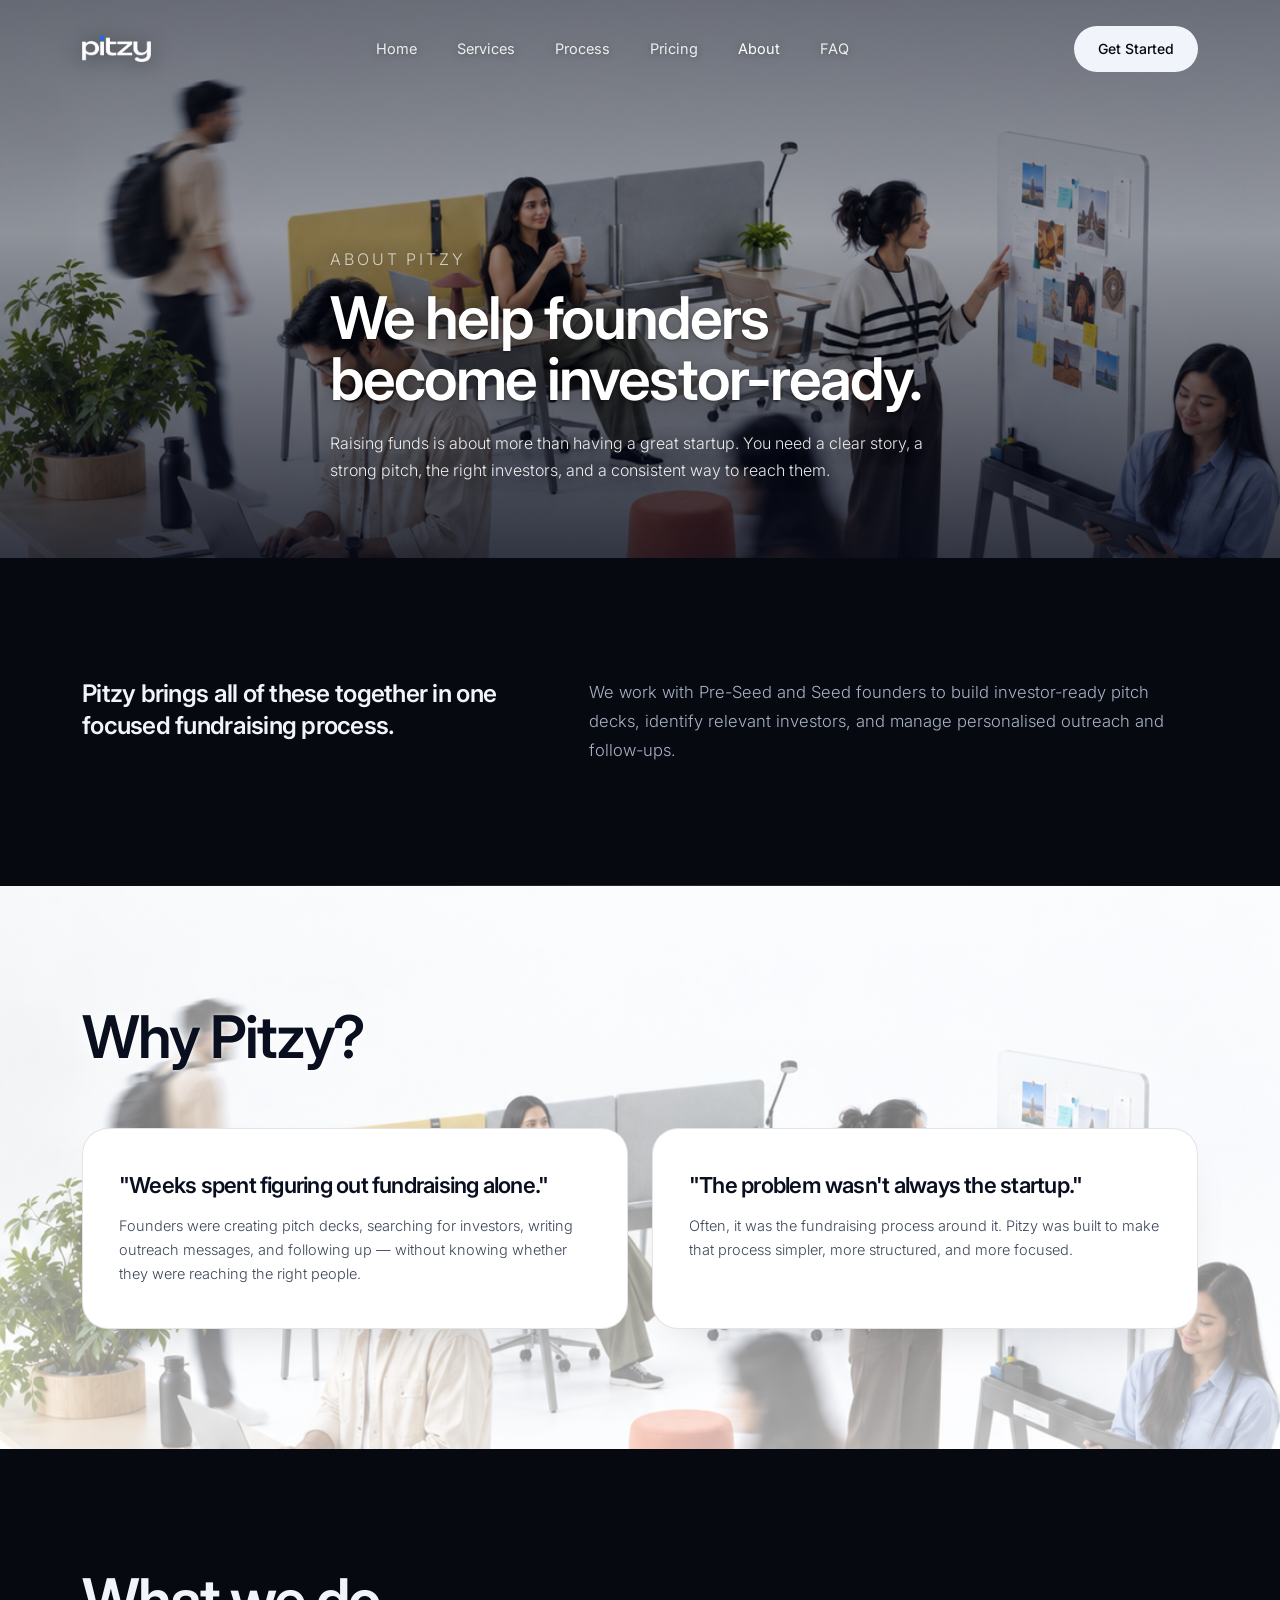
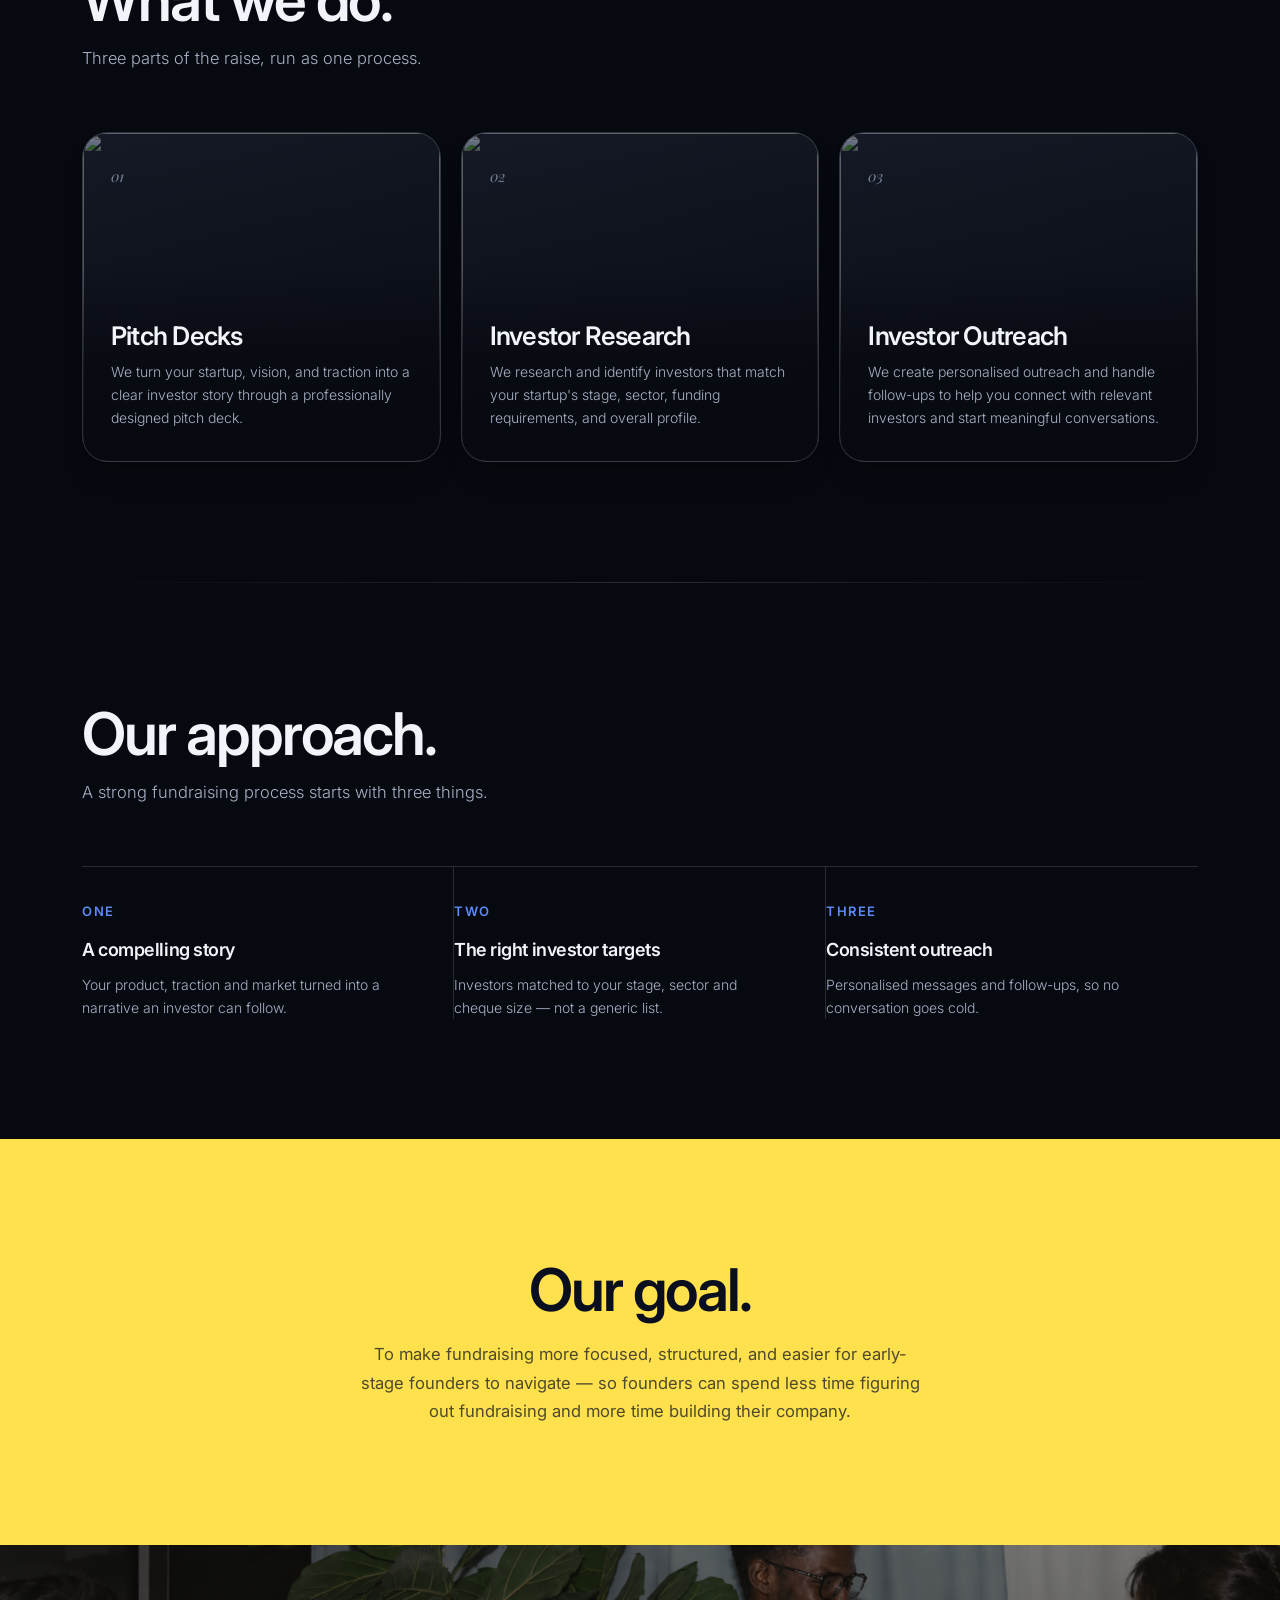
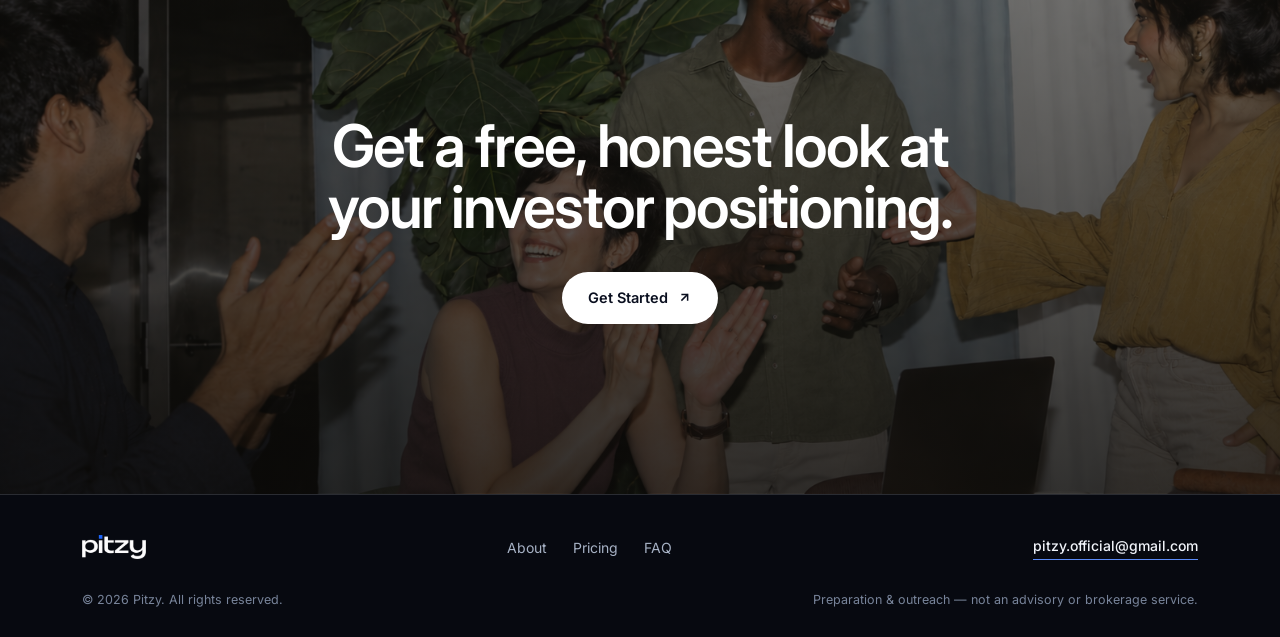
==== commit 901fa7d4: "Add files via upload" ====
--- a/about.html
+++ b/about.html
@@ -153,38 +153,23 @@
 <section class="cta-section" id="audit">
   <div class="cta-bg"></div>
   <h2 class="reveal">Get a free, honest look at your investor positioning.</h2>
-  <p class="reveal">Three to five specific observations on where your current pitch or deck could be stronger — no cost, no obligation.</p>
   <a href="#audit" class="btn-primary reveal">Get Started <svg width="15" height="15" viewBox="0 0 24 24" fill="none" stroke="currentColor" stroke-width="2.4"><line x1="7" y1="17" x2="17" y2="7"/><polyline points="7 7 17 7 17 17"/></svg></a>
 </section>
 
 <footer>
+  <div class="wrap footer-slim">
+    <a href="./index.html" class="logo"><img class="logo-img" src="./logo.png" alt="Pitzy"></a>
+    <div class="footer-nav">
+      <a href="./about.html">About</a>
+      <a href="./index.html#pricing">Pricing</a>
+      <a href="./index.html#questions">FAQ</a>
+    </div>
+    <a class="footer-mail" href="mailto:pitzy.official@gmail.com">pitzy.official@gmail.com</a>
+  </div>
   <div class="wrap">
-    <div class="footer-top">
-      <div class="footer-brand">
-        <a href="./index.html" class="logo"><img class="logo-img" src="./logo.png" alt="Pitzy"></a>
-        <p>Investor readiness and outreach for Pre-Seed and Seed-stage founders.</p>
-      </div>
-      <div class="fcol">
-        <h5>Services</h5>
-        <a href="./index.html#pricing">Pitch Deck</a>
-        <a href="./index.html#pricing">Investor Outreach</a>
-        <a href="./index.html#pricing">Full Package</a>
-      </div>
-      <div class="fcol">
-        <h5>Company</h5>
-        <a href="./about.html">About</a>
-        <a href="./index.html#process">Process</a>
-        <a href="./index.html#questions">FAQ</a>
-      </div>
-      <div class="fcol footer-contact">
-        <h5>Start here</h5>
-        <p style="color:var(--ink-soft); font-size:13.5px; line-height:1.65;">Get a free, honest look at your investor positioning.</p>
-        <a href="mailto:pitzy.official@gmail.com">pitzy.official@gmail.com</a>
-      </div>
-    </div>
     <div class="footer-bottom">
-      <span>© 2026 Pitzy. All rights reserved.</span>
-      <span>Preparation &amp; outreach — not an advisory or brokerage service.</span>
+      <span>&copy; 2026 Pitzy. All rights reserved.</span>
+      <span>Preparation &amp; outreach &mdash; not an advisory or brokerage service.</span>
     </div>
   </div>
 </footer>
--- a/styles.css
+++ b/styles.css
@@ -1,868 +1,882 @@
-  :root{
-    --bg:#ffffff;
-    --bg-2:#eef3fb;
-    --ink:#0a0f1f;
-    --ink-soft:#3d4658;
-    --ink-faint:#8792a6;
-    --line:rgba(10,15,31,0.11);
-    --line-soft:rgba(10,15,31,0.07);
-    --card:#ffffff;
-    --tint-a:#eaf1fb;
-    --tint-b:#eef4ff;
-    --tint-c:#e6edfa;
-    --accent:#0a0f1f;
-    --blue:#1d4ed8;
-    --yellow:#ffe14d;
-    --radius-l:26px;
-    --radius-m:18px;
-    --radius-s:12px;
-    --ease:cubic-bezier(.19,1,.22,1);
-
-    /* surfaces that flip between the day and night themes */
-    --nav-bg:rgba(255,255,255,0.86);
-    --card-a:#ffffff; --card-b:#f5f8fd; --card-c:#e9eff8;
-    --card-bloom:rgba(255,255,255,0.9);
-    --scrim-a:rgba(255,255,255,0); --scrim-b:rgba(255,255,255,0.06);
-    --scrim-c:rgba(255,255,255,0.78); --scrim-d:rgba(255,255,255,0.97);
-    --sheen:rgba(255,255,255,0.95);
-    --btn-bg:#0a0f1f; --btn-fg:#ffffff; --btn-bg-hover:#000000;
-    --cta-bg:#0a0f1f; --cta-fg:#ffffff;
-    --chip-edge:rgba(10,15,31,0.06);
-    --shadow-rgb:10,15,31;
-    --problem-a:rgba(255,255,255,0.6); --problem-b:rgba(255,255,255,0.44); --problem-c:rgba(255,255,255,0.64);
-    --problem-glow:rgba(255,255,255,0.95);
-  }
-  [data-theme="dark"]{
-    --bg:#070910;
-    --bg-2:#0d111c;
-    --ink:#f1f4fa;
-    --ink-soft:#a7b2c5;
-    --ink-faint:#78849a;
-    --line:rgba(255,255,255,0.14);
-    --line-soft:rgba(255,255,255,0.08);
-    --card:#10141f;
-    --accent:#f1f4fa;
-    --blue:#5b8bf7;
-
-    --nav-bg:rgba(9,12,20,0.86);
-    --card-a:#161b28; --card-b:#11151f; --card-c:#0b0e16;
-    --card-bloom:rgba(255,255,255,0.08);
-    --scrim-a:rgba(7,9,16,0.1); --scrim-b:rgba(7,9,16,0.24);
-    --scrim-c:rgba(7,9,16,0.82); --scrim-d:rgba(7,9,16,0.97);
-    --sheen:rgba(255,255,255,0.4);
-    --btn-bg:#f1f4fa; --btn-fg:#070910; --btn-bg-hover:#ffffff;
-    --cta-bg:#f1f4fa; --cta-fg:#070910;
-    --chip-edge:rgba(255,255,255,0.1);
-    --shadow-rgb:0,0,0;
-    --problem-a:rgba(7,9,16,0.78); --problem-b:rgba(7,9,16,0.66); --problem-c:rgba(7,9,16,0.82);
-    --problem-glow:rgba(0,0,0,0.85);
-  }
-  *{margin:0;padding:0;box-sizing:border-box;}
-  html{scroll-behavior:smooth; overflow-x:clip;}
-  body{
-    background:var(--bg); color:var(--ink);
-    font-family:'Inter',sans-serif; font-weight:400; line-height:1.55;
-    -webkit-font-smoothing:antialiased;
-    /* clip, not hidden — the off-canvas drawer must not create sideways scroll,
-       and `hidden` here would break the sticky process photo */
-    overflow-x:clip;
-  }
-  a{color:inherit; text-decoration:none;}
-  img{max-width:100%; display:block;}
-  .wrap{max-width:1180px; margin:0 auto; padding:0 32px;}
-  /* every heading shares the service-card treatment */
-  h1,h2,h3{
-    font-family:'Inter',sans-serif; font-weight:600;
-    letter-spacing:-0.035em; line-height:1.04; color:var(--ink);
-  }
-  /* the display size used by the service-card headings */
-  .hero h1, .section-head h2, .cta-section h2, .not-head,
-  .about-hero h1, .goal-band h2{
-    font-size:clamp(30px,4.6vw,62px); text-wrap:balance;
-  }
-  em{font-style:italic; color:var(--blue);}
-  .section-pad{padding:120px 0;}
-  /* sleek divider, used only where two neighbouring sections share a background
-     and would otherwise run together with no visible seam */
-  .section-rule{
-    height:1px; max-width:1116px; margin:0 auto;
-    background:linear-gradient(90deg, transparent, var(--line), transparent);
-  }
-  /* the always-white bands need the light hairline even while the page is dark */
-  .section-rule.on-white{
-    background:linear-gradient(90deg, transparent, rgba(10,15,31,0.11), transparent);
-  }
-  /* spans the full width so the yellow is unbroken; only the hairline itself is
-     held to the content width, otherwise the page colour shows at both ends */
-  .section-rule.on-yellow{
-    max-width:none;
-    background-color:var(--yellow);
-    background-image:linear-gradient(90deg, transparent, rgba(10,15,31,0.16), transparent);
-    background-size:1116px 1px;
-    background-position:center;
-    background-repeat:no-repeat;
-  }
-  /* at night the section below this one turns white on its own, so the seam is gone */
-  [data-theme="dark"] .section-rule.light-only{display:none;}
-  section{position:relative;}
-
-  /* reveal */
-  .reveal{
-    opacity:0; transform:translateY(38px);
-    transition:opacity .9s var(--ease), transform 1s var(--ease);
-  }
-  .reveal.in{opacity:1; transform:none;}
-  .reveal-left{transform:translateX(-48px);}
-  .reveal-right{transform:translateX(48px);}
-  .reveal-scale{transform:translateY(30px) scale(.955);}
-  .reveal-blur{filter:blur(6px); transition:opacity .9s var(--ease), transform 1s var(--ease), filter .9s var(--ease);}
-  .reveal-blur.in{filter:blur(0);}
-
-  @media (prefers-reduced-motion: reduce){
-    .reveal, .reveal-blur{opacity:1 !important; transform:none !important; filter:none !important; transition:none !important;}
-  }
-
-  /* ===== NAV ===== */
-  nav{position:fixed; top:0; left:0; right:0; z-index:100; padding:26px 0; transition:.4s var(--ease);}
-  nav.scrolled{background:var(--nav-bg); backdrop-filter:blur(14px); border-bottom:1px solid var(--line); padding:16px 0;}
-  .nav-inner{display:flex; align-items:center; justify-content:space-between;}
-  /* the mark is a transparent PNG, so it sits on the photo and on the scrolled
-     bar without carrying a background of its own */
-  .logo{display:flex; align-items:center; line-height:0;}
-  .logo-img{
-    height:26px; width:auto; display:block;
-    filter:drop-shadow(0 2px 10px rgba(0,0,0,0.45));
-    transition:height .4s var(--ease), filter .4s var(--ease);
-  }
-  nav.scrolled .logo-img{height:23px; filter:none;}
-  .nav-links{display:flex; align-items:center; gap:10px;}
-  .nav-links a{
-    font-size:14.5px; color:rgba(255,255,255,0.88); text-shadow:0 1px 8px rgba(0,0,0,0.35);
-    padding:8px 15px; border-radius:7px; transition:.3s var(--ease);
-  }
-  .nav-links a:hover{
-    background:var(--yellow); color:#0a0f1f; text-shadow:none;
-    transform:translateY(-1px);
-    box-shadow:
-      inset 0 1px 0 rgba(255,255,255,0.55),
-      0 1px 2px rgba(10,15,31,0.18),
-      0 5px 10px -3px rgba(214,170,20,0.5),
-      0 12px 20px -10px rgba(214,170,20,0.6);
-  }
-  nav.scrolled .nav-links a{color:var(--ink-soft); text-shadow:none;}
-  nav.scrolled .nav-links a:hover{background:var(--yellow); color:#0a0f1f;}
-  .nav-cta{
-    font-size:14px; font-weight:500; padding:12px 24px; border-radius:100px;
-    background:var(--cta-bg); color:var(--cta-fg); transition:.35s var(--ease);
-  }
-  .nav-cta:hover{transform:translateY(-2px); box-shadow:0 12px 26px -10px rgba(10,15,31,0.4);}
-  .nav-mobile-toggle{display:none;}
-
-  /* ===== HERO ===== */
-  .hero{position:relative; min-height:100vh; display:flex; flex-direction:column; align-items:center; justify-content:center; text-align:center; padding:170px 32px 90px; overflow:hidden;}
-  /* svh accounts for mobile browser chrome, so the hero still fills exactly one
-     screen there instead of overflowing behind the address bar */
-  @supports (height:100svh){ .hero{min-height:100svh;} }
-  /* on short screens the stacked padding alone would push the hero past one
-     screenful, letting the next section peek through */
-  @media (max-height:680px){ .hero{padding-top:118px; padding-bottom:54px;} }
-  .hero-bg{position:absolute; inset:0; z-index:0; overflow:hidden;}
-  .hero-img{
-    position:absolute; inset:0; width:100%; height:100%;
-    object-fit:cover; object-position:center 20%;
-    animation:ken-burns 20s ease-in-out infinite alternate;
-    will-change:transform;
-  }
-  /* the footage carries its own motion, so no Ken Burns drift on top */
-  .hero-video{animation:none; object-position:center;}
-  .hero-overlay{
-    position:absolute; inset:0;
-    background:linear-gradient(180deg, rgba(6,10,24,0.32) 0%, rgba(6,10,24,0.12) 30%, rgba(6,10,24,0.22) 65%, rgba(6,10,24,0.45) 100%);
-  }
-  @keyframes ken-burns{
-    0%{transform:scale(1) translate(0,0);}
-    100%{transform:scale(1.12) translate(-1.5%,-1.5%);}
-  }
-  @keyframes fade-rise{
-    from{opacity:0; transform:translateY(24px);}
-    to{opacity:1; transform:translateY(0);}
-  }
-  .hero-text-scrim{
-    position:absolute; left:0; right:0; bottom:0; z-index:1; height:78%;
-    background:linear-gradient(180deg, rgba(4,7,18,0) 0%, rgba(4,7,18,0.35) 30%, rgba(4,7,18,0.62) 65%, rgba(4,7,18,0.72) 100%);
-    pointer-events:none;
-  }
-  .hero-top{position:relative; z-index:2; display:flex; flex-direction:column; align-items:center;}
-  .hero h1{
-    max-width:1000px; color:#ffffff;
-    text-shadow:0 4px 24px rgba(0,0,0,0.45), 0 1px 3px rgba(0,0,0,0.4);
-    opacity:0; animation:fade-rise .8s ease-out both;
-  }
-  .hero h1 .hl{color:#fffb1d;}
-  .hero p.sub{
-    font-size:clamp(13.5px,1.15vw,16px); color:rgba(255,255,255,0.92); max-width:660px; margin:22px auto 0; font-weight:300;
-    text-shadow:0 2px 16px rgba(0,0,0,0.5), 0 1px 3px rgba(0,0,0,0.4);
-    opacity:0; animation:fade-rise .8s ease-out .2s both;
-  }
-  .hero-ctas{display:flex; gap:14px; margin-top:38px; flex-wrap:wrap; justify-content:center;
-    opacity:0; animation:fade-rise .8s ease-out .4s both;}
-  .btn-primary{
-    display:inline-flex; align-items:center; gap:9px; background:#ffffff; color:#0a0f1f;
-    font-weight:600; font-size:14.5px; padding:15px 26px; border-radius:100px; border:none; cursor:pointer;
-    transition:.4s var(--ease);
-  }
-  .btn-primary:hover{transform:translateY(-3px); box-shadow:0 16px 34px -10px rgba(0,0,0,0.45);}
-  .btn-ghost{
-    display:inline-flex; align-items:center; gap:9px; background:rgba(6,10,24,0.35); color:#ffffff;
-    font-weight:500; font-size:14.5px; padding:15px 24px; border-radius:100px; border:1px solid rgba(255,255,255,0.4);
-    backdrop-filter:blur(6px);
-    transition:.35s var(--ease);
-  }
-  .btn-ghost:hover{background:rgba(6,10,24,0.55);}
-
-  /* liquid glass — hero primary CTA */
-  .btn-glass{
-    background:rgba(255,255,255,0.01); background-blend-mode:luminosity;
-    backdrop-filter:blur(4px); -webkit-backdrop-filter:blur(4px);
-    color:#ffffff; border:none;
-    box-shadow:inset 0 1px 1px rgba(255,255,255,0.1);
-    position:relative; overflow:hidden;
-  }
-  .btn-glass::before{
-    content:''; position:absolute; inset:0; border-radius:inherit; padding:1.4px;
-    background:linear-gradient(180deg,
-      rgba(255,255,255,0.45) 0%, rgba(255,255,255,0.15) 20%,
-      rgba(255,255,255,0) 40%, rgba(255,255,255,0) 60%,
-      rgba(255,255,255,0.15) 80%, rgba(255,255,255,0.45) 100%);
-    -webkit-mask:linear-gradient(#fff 0 0) content-box, linear-gradient(#fff 0 0);
-    -webkit-mask-composite:xor; mask-composite:exclude;
-    pointer-events:none;
-  }
-  .btn-glass:hover{background:rgba(255,255,255,0.08); box-shadow:inset 0 1px 1px rgba(255,255,255,0.18);}
-  .btn-glass svg{transition:transform .3s var(--ease);}
-  .btn-glass:hover svg{transform:translate(3px,-2px);}
-
-  @media (prefers-reduced-motion: reduce){
-    .hero-img{animation:none;}
-    .hero h1, .hero p.sub, .hero-ctas{animation:none; opacity:1; transform:none;}
-  }
-
-  .stat-strip{
-    width:100%; max-width:960px; margin:0 auto; padding:0 32px;
-    display:grid; grid-template-columns:repeat(3,1fr);
-  }
-  .stat-strip .stat-cell{
-    padding:36px 20px; text-align:center; border-right:1px solid var(--line);
-  }
-  .stat-strip .stat-cell:last-child{border-right:none;}
-  .stat-strip .num{font-family:'Inter',sans-serif; font-size:clamp(26px,3vw,38px); letter-spacing:-0.035em; color:var(--ink); font-weight:600;}
-  .stat-strip .lbl{font-size:12.5px; color:var(--ink-faint); margin-top:6px; max-width:220px; margin-inline:auto; line-height:1.5;}
-
-  /* ===== WHAT WE DO ===== */
-  .section-head{max-width:660px; margin-bottom:60px;}
-  .section-head p{color:var(--ink-soft); font-size:16.5px; margin-top:16px; font-weight:300; max-width:560px;}
-
-  /* sticky-stacked deck: every card fills the same space and the next slides over the last */
-  .what-grid{display:flex; flex-direction:column; gap:0;}
-  .what-card{
-    --rx:0deg; --ry:0deg; --lift:0px; --stick:104px;
-    position:sticky; top:var(--stick); isolation:isolate; overflow:hidden;
-    min-height:clamp(420px, 74vh, 660px);
-    display:flex; flex-direction:column; justify-content:space-between;
-    border-radius:var(--radius-l); padding:clamp(32px,4vw,60px) clamp(28px,4vw,64px);
-    background:
-      radial-gradient(120% 90% at 12% 0%, var(--card-bloom) 0%, rgba(255,255,255,0) 46%),
-      linear-gradient(158deg, var(--card-a) 0%, var(--card-b) 48%, var(--card-c) 100%);
-    border:1px solid var(--line);
-    box-shadow:
-      inset 0 1px 0 rgba(255,255,255,0.9),
-      0 2px 4px rgba(10,15,31,0.05),
-      0 18px 34px -20px rgba(10,15,31,0.22);
-    /* --rise is the scroll-in offset, --lift the hover offset; kept separate so
-       the two never overwrite each other */
-    --rise:44px; opacity:0;
-    transform:perspective(1100px) rotateX(var(--rx)) rotateY(var(--ry))
-              translateY(calc(var(--lift) + var(--rise)));
-    transform-style:preserve-3d;
-    transition:box-shadow .5s var(--ease), border-color .5s var(--ease),
-               transform .75s var(--ease), opacity .7s var(--ease);
-  }
-  /* transform restated so it beats the generic .reveal.in{transform:none},
-     which would otherwise cancel the hover tilt once the card is revealed */
-  .what-card.in{
-    --rise:0px; opacity:1;
-    transform:perspective(1100px) rotateX(var(--rx)) rotateY(var(--ry))
-              translateY(calc(var(--lift) + var(--rise)));
-  }
-  /* each card stops a little lower so the deck edge below stays visible */
-  .what-card:nth-child(1){--stick:104px; z-index:1;}
-  .what-card:nth-child(2){--stick:118px; z-index:2;}
-  .what-card:nth-child(3){--stick:132px; z-index:3;}
-  .what-card:nth-child(4){--stick:146px; z-index:4;}
-  .what-card:nth-child(5){--stick:160px; z-index:5;}
-  .what-card:nth-child(6){--stick:174px; z-index:6;}
-  .what-card:hover{
-    --lift:-4px;
-    border-color:rgba(10,15,31,0.18);
-    box-shadow:
-      inset 0 1px 0 rgba(255,255,255,0.95),
-      0 4px 8px rgba(10,15,31,0.07),
-      0 34px 60px -28px rgba(10,15,31,0.3);
-  }
-  /* photo sits furthest back, then a scrim, then the sheen, then the text */
-  .what-bg{
-    position:absolute; inset:0; width:100%; height:100%; object-fit:cover;
-    z-index:-3; opacity:0.95; filter:contrast(1.04);
-  }
-  .what-card::before{
-    content:''; position:absolute; inset:0; z-index:-2; pointer-events:none;
-    background:
-      linear-gradient(180deg,
-        var(--scrim-a) 0%, var(--scrim-b) 44%,
-        var(--scrim-c) 72%, var(--scrim-d) 100%);
-  }
-  .what-card .widx{
-    font-family:'Playfair Display',serif; font-style:italic;
-    font-size:clamp(14px,1.2vw,17px); color:var(--ink-faint); display:block;
-  }
-  .what-card .wbody{max-width:780px;}
-  .what-card h4{
-    font-family:'Inter',sans-serif; font-weight:600;
-    font-size:clamp(30px,4.6vw,62px); line-height:1.04; letter-spacing:-0.035em;
-    margin-bottom:clamp(16px,1.8vw,26px); color:var(--ink); text-wrap:balance;
-  }
-  .what-card p{
-    font-size:clamp(15px,1.35vw,19px); color:var(--ink-soft);
-    line-height:1.6; font-weight:300; max-width:56ch;
-  }
-
-
-  /* ===== PROBLEM ===== */
-  .problem-section{position:relative; background:var(--bg); color:var(--ink); overflow:hidden;}
-  .problem-bg{
-    position:absolute; inset:0; z-index:0;
-    background-image:url('./2nd.png');
-    background-size:cover; background-position:center 25%;
-  }
-  .problem-section::before{content:''; position:absolute; inset:0; z-index:1;
-    background:linear-gradient(180deg, var(--problem-a) 0%, var(--problem-b) 45%, var(--problem-c) 100%);}
-  .problem-section .wrap{position:relative; z-index:2;}
-  .problem-section h2{color:var(--ink); text-shadow:0 2px 18px var(--problem-glow), 0 1px 4px var(--problem-glow);}
-  .problem-section .section-head p{color:var(--ink); font-weight:500; text-shadow:0 0 22px var(--problem-glow), 0 0 10px var(--problem-glow), 0 1px 3px var(--problem-glow);}
-  .problem-grid{display:grid; grid-template-columns:1fr 1fr; gap:24px;}
-  .problem-card{
-    background:var(--card); border:1px solid var(--line);
-    border-radius:var(--radius-l); padding:42px 36px; backdrop-filter:blur(10px);
-    box-shadow:0 20px 50px -24px rgba(10,15,31,0.18);
-  }
-  .problem-card .num{font-family:'Playfair Display',serif; font-style:italic; font-size:14px; color:var(--blue); margin-bottom:20px; display:block;}
-  .problem-card h3{font-size:22px; color:var(--ink); margin-bottom:14px; line-height:1.35; font-weight:600;}
-  .problem-card p{color:var(--ink-soft); font-size:14.5px; font-weight:300; line-height:1.65;}
-  /* this band keeps its daylight look at night too — the photo behind it is a
-     bright studio shot, so it reads far better light. Re-declaring the tokens on
-     the section means every descendant inherits the day values unchanged. */
-  [data-theme="dark"] .problem-section{
-    --bg:#ffffff;
-    --ink:#0a0f1f;
-    --ink-soft:#3d4658;
-    --ink-faint:#8792a6;
-    --line:rgba(10,15,31,0.11);
-    --line-soft:rgba(10,15,31,0.07);
-    --card:#ffffff;
-    --blue:#1d4ed8;
-    --shadow-rgb:10,15,31;
-    --problem-a:rgba(255,255,255,0.6);
-    --problem-b:rgba(255,255,255,0.44);
-    --problem-c:rgba(255,255,255,0.64);
-    --problem-glow:rgba(255,255,255,0.95);
-  }
-
-  /* ===== PROCESS ===== */
-  .process-layout{display:grid; grid-template-columns:0.9fr 1.1fr; gap:60px; align-items:start;}
-  .process-photo{
-    border-radius:var(--radius-l); overflow:hidden; position:sticky; top:120px;
-    box-shadow:0 30px 60px -30px rgba(10,15,31,0.35);
-  }
-  .process-photo img{height:560px; object-fit:cover; width:100%;}
-  .process-steps{display:flex; flex-direction:column;}
-  .p-step{
-    position:relative; padding:0 0 40px 56px; opacity:0; transform:translateX(-16px);
-    transition:opacity .5s var(--ease), transform .5s var(--ease);
-  }
-  .p-step.in{opacity:1; transform:translateX(0);}
-  .p-step .pnum{
-    position:absolute; left:0; top:0; width:36px; height:36px; border-radius:50%;
-    border:1px solid var(--line); display:flex; align-items:center; justify-content:center;
-    font-size:13px; color:var(--blue); font-weight:600; background:var(--bg); z-index:2;
-  }
-  .p-step h4{font-size:17px; font-weight:600; margin-bottom:8px;}
-  .p-step p{font-size:14px; color:var(--ink-soft); line-height:1.6; font-weight:300; max-width:420px;}
-  .p-line{position:absolute; left:17.5px; top:36px; bottom:0; width:1px; background:var(--line);
-    transform:scaleY(0); transform-origin:top; transition:transform .45s var(--ease) .1s;}
-  .p-step.in .p-line{transform:scaleY(1);}
-  .p-step:last-child{padding-bottom:0;}
-  .p-step:last-child .p-line{display:none;}
-
-  /* ===== PRICING ===== */
-  .pricing-section{background:var(--bg);}
-  .pricing-grid{display:grid; grid-template-columns:repeat(3,1fr); gap:20px;}
-  .price-card{
-    background:var(--card); border:1px solid var(--line); border-radius:4px;
-    padding:34px 30px 30px; display:flex; flex-direction:column;
-    position:relative; transition:.4s var(--ease);
-  }
-  /* colours stay put on hover — the card just lifts into 3D */
-  .price-card:hover{
-    transform:translateY(-6px) scale(1.02); z-index:2;
-    box-shadow:
-      0 2px 4px rgba(var(--shadow-rgb),0.06),
-      0 10px 20px -6px rgba(var(--shadow-rgb),0.12),
-      0 30px 54px -22px rgba(var(--shadow-rgb),0.28);
-  }
-  .price-card.featured{border-color:var(--blue); box-shadow:0 0 0 1px var(--blue);}
-  .price-card .fplate{
-    position:absolute; top:14px; left:30px; color:var(--blue);
-    font-size:10px; font-weight:600; letter-spacing:0.12em; text-transform:uppercase;
-  }
-  .price-card.featured .ptitle{margin-top:22px;}
-  .price-card .ptitle{
-    font-family:'Inter',sans-serif; font-size:22px; font-weight:600;
-    letter-spacing:-0.03em; color:var(--ink); margin-bottom:8px;
-  }
-  .price-card .pamount{
-    font-family:'Inter',sans-serif; font-size:clamp(34px,3.2vw,44px); font-weight:600;
-    letter-spacing:-0.045em; color:var(--ink); margin:22px 0 4px; line-height:1;
-    display:flex; align-items:baseline; gap:6px;
-  }
-  .price-card .pamount span{
-    font-size:14px; font-weight:400; letter-spacing:-0.01em; color:var(--ink-faint);
-  }
-  .price-card .pdesc{font-size:13.8px; color:var(--ink-soft); margin-bottom:26px; line-height:1.6; font-weight:400;}
-  .price-card ul{list-style:none; flex-grow:1; margin-bottom:0; padding-top:22px; border-top:1px solid var(--line);}
-  .price-card li{
-    font-size:13.8px; padding:7px 0; color:var(--ink-soft);
-    display:flex; align-items:flex-start; gap:10px; font-weight:400;
-  }
-  .price-card li svg{flex-shrink:0; margin-top:3px; color:var(--blue);}
-  .price-card .pbtn{
-    text-align:center; padding:15px; border-radius:2px;
-    font-size:11.5px; font-weight:600; letter-spacing:0.1em; text-transform:uppercase;
-    background:var(--btn-bg); color:var(--btn-fg); border:1px solid var(--btn-bg);
-    margin:26px 0 24px; transition:.3s var(--ease);
-  }
-  .price-card.featured .pbtn{background:var(--blue); color:#ffffff; border-color:var(--blue);}
-
-  /* ===== NOT / IS ===== */
-  .not-section{background:var(--bg);}
-  .not-grid{display:block;}
-  .not-list{display:flex; flex-wrap:wrap; gap:12px;}
-  .not-item{
-    display:inline-flex; align-items:center; gap:10px;
-    padding:11px 20px; border:1px solid var(--chip-edge); border-radius:100px;
-    background:var(--card);
-    font-size:14.5px; color:var(--ink); font-weight:500; white-space:nowrap;
-    box-shadow:
-      inset 0 1px 0 rgba(255,255,255,0.9),
-      0 1px 2px rgba(var(--shadow-rgb),0.06),
-      0 4px 8px -2px rgba(var(--shadow-rgb),0.1),
-      0 12px 22px -10px rgba(var(--shadow-rgb),0.18);
-    transition:opacity .55s var(--ease), transform .55s var(--ease), box-shadow .3s var(--ease);
-  }
-  .not-item:hover{
-    transform:translateY(-2px);
-    box-shadow:
-      inset 0 1px 0 rgba(255,255,255,0.95),
-      0 2px 4px rgba(10,15,31,0.07),
-      0 8px 14px -4px rgba(10,15,31,0.12),
-      0 20px 32px -14px rgba(10,15,31,0.22);
-  }
-  .not-item svg{flex-shrink:0; color:#a34a4a;}
-  /* section sits on the dark page; the chips themselves stay white */
-  [data-theme="dark"] .not-item{
-    --card:#ffffff;
-    --ink:#0a0f1f;
-    --chip-edge:rgba(10,15,31,0.06);
-    --shadow-rgb:0,0,0;
-  }
-
-  /* ===== CTA ===== */
-  .cta-section{position:relative; padding:170px 32px; text-align:center; overflow:hidden;}
-  .cta-bg{position:absolute; inset:0; z-index:0;
-    background-image:linear-gradient(180deg, rgba(15,14,11,0.55), rgba(12,11,9,0.82)), url('./footer.png');
-    background-size:cover; background-position:center;
-  }
-  /* ===== Q&A ===== */
-  .qa-section{background:var(--yellow);}
-  /* white in both themes, matching the two bands above it */
-  [data-theme="dark"] .qa-section{
-    --bg:var(--yellow);
-    --ink:#0a0f1f;
-    --ink-soft:#3d4658;
-    --ink-faint:#8792a6;
-    --line:rgba(10,15,31,0.11);
-    --line-soft:rgba(10,15,31,0.07);
-    --card:#ffffff;
-    --blue:#1d4ed8;
-    --shadow-rgb:10,15,31;
-  }
-  .qa-list{
-    display:grid; grid-template-columns:repeat(2,1fr); column-gap:56px;
-    align-items:start; border-top:1px solid var(--line);
-  }
-  .qa{border-bottom:1px solid var(--line);}
-  .qa-q{
-    width:100%; display:flex; align-items:center; justify-content:space-between; gap:24px;
-    background:none; border:none; cursor:pointer; text-align:left;
-    font-family:'Inter',sans-serif; font-size:clamp(15.5px,1.25vw,17.5px); font-weight:500;
-    letter-spacing:-0.02em; color:var(--ink); padding:24px 2px; min-height:74px;
-    transition:color .3s var(--ease);
-  }
-  .qa-q:hover{color:var(--blue);}
-  .qa-icon{
-    position:relative; flex-shrink:0; width:16px; height:16px;
-    transition:transform .4s var(--ease);
-  }
-  .qa-icon::before, .qa-icon::after{
-    content:''; position:absolute; background:var(--blue); border-radius:2px;
-    transition:opacity .3s var(--ease);
-  }
-  .qa-icon::before{left:0; top:7px; width:16px; height:2px;}
-  .qa-icon::after{left:7px; top:0; width:2px; height:16px;}
-  .qa.open .qa-icon{transform:rotate(180deg);}
-  .qa.open .qa-icon::after{opacity:0;}
-  /* 0fr → 1fr animates a height the content defines, no fixed max-height guesswork */
-  .qa-a{display:grid; grid-template-rows:0fr; transition:grid-template-rows .45s var(--ease);}
-  .qa.open .qa-a{grid-template-rows:1fr;}
-  .qa-a-inner{overflow:hidden;}
-  .qa-a p{
-    font-size:15.5px; line-height:1.7; font-weight:300; color:var(--ink-soft);
-    max-width:70ch; padding:0 4px 28px;
-  }
-
-  /* the button needs lifting too — .cta-bg is positioned and would paint over it */
-  .cta-section h2, .cta-section p, .cta-section .btn-primary{position:relative; z-index:2;}
-  .cta-section h2{max-width:860px; margin:0 auto; color:#ffffff;}
-  .cta-section p{color:rgba(255,255,255,0.78); font-size:16px; margin:22px auto 38px; max-width:460px; font-weight:300;}
-
-  /* ===== FOOTER ===== */
-  footer{border-top:1px solid var(--line); padding:56px 0 36px; background:var(--bg);}
-  footer .logo-img{height:24px; filter:none;}
-  .footer-top{
-    display:grid; grid-template-columns:1.5fr 1fr 1fr 1.2fr; gap:48px;
-    align-items:start; margin-bottom:52px;
-  }
-  .footer-brand p{color:var(--ink-soft); font-size:13.5px; margin-top:14px; max-width:290px; line-height:1.65;}
-  .footer-contact a{
-    display:inline-block; margin-top:16px; font-size:14px; font-weight:500; color:var(--ink);
-    border-bottom:1px solid var(--blue); padding-bottom:2px; transition:.3s var(--ease);
-  }
-  .footer-contact a:hover{color:var(--blue);}
-  .footer-cols{display:contents;}
-  .fcol h5{font-size:12.5px; color:var(--ink-faint); margin-bottom:15px; text-transform:uppercase; letter-spacing:0.08em; font-weight:600;}
-  .fcol a{display:block; font-size:14px; color:var(--ink-soft); margin-bottom:11px; transition:.3s;}
-  .fcol a:hover{color:var(--ink);}
-  .footer-bottom{
-    display:flex; justify-content:space-between; align-items:center; padding-top:28px; border-top:1px solid var(--line);
-    font-size:12.5px; color:var(--ink-faint); flex-wrap:wrap; gap:12px;
-  }
-
-
-  /* ===== FOUNDER APPLICATION MODAL ===== */
-  html.modal-open{overflow:hidden;}
-  .modal{position:fixed; inset:0; z-index:300; display:none;}
-  .modal.open{display:block;}
-  .modal-backdrop{
-    position:absolute; inset:0; background:rgba(4,7,14,0.62);
-    backdrop-filter:blur(4px); animation:modal-fade .25s var(--ease) both;
-  }
-  .modal-panel{
-    /* the form stays on white while the rest of the site is dark — redeclaring
-       the tokens here means every control inside inherits the light values */
-    --bg:#f6f8fb;
-    --ink:#0a0f1f;
-    --ink-soft:#3d4658;
-    --ink-faint:#8792a6;
-    --line:rgba(10,15,31,0.12);
-    --line-soft:rgba(10,15,31,0.07);
-    --card:#ffffff;
-    --blue:#1d4ed8;
-    --btn-bg:#0a0f1f; --btn-fg:#ffffff;
-    --shadow-rgb:10,15,31;
-
-    position:relative; z-index:1; width:min(720px, calc(100% - 32px));
-    max-height:min(calc(100dvh - 56px), 860px);
-    display:flex; flex-direction:column;
-    /* the panel clips; the inner region scrolls, so the scrollbar can never
-       sit outside the rounded corners */
-    overflow:hidden;
-    margin:28px auto; padding:0;
-    background:var(--card); color:var(--ink);
-    border:1px solid var(--line); border-radius:var(--radius-l);
-    box-shadow:0 40px 90px -30px rgba(0,0,0,0.55);
-    animation:modal-rise .38s var(--ease) both;
-  }
-  .modal-scroll{
-    flex:1 1 auto; min-height:0;
-    overflow-y:auto; overscroll-behavior:contain;
-    padding:38px clamp(22px,4vw,44px) 34px;
-    scrollbar-width:thin;
-    scrollbar-color:rgba(10,15,31,0.28) transparent;
-  }
-  .modal-scroll::-webkit-scrollbar{width:12px;}
-  .modal-scroll::-webkit-scrollbar-track{background:transparent;}
-  .modal-scroll::-webkit-scrollbar-thumb{
-    background:rgba(10,15,31,0.24); border-radius:100px;
-    border:4px solid transparent; background-clip:content-box;
-  }
-  .modal-scroll::-webkit-scrollbar-thumb:hover{
-    background:rgba(10,15,31,0.42); background-clip:content-box;
-  }
-  @keyframes modal-fade{from{opacity:0;} to{opacity:1;}}
-  @keyframes modal-rise{from{opacity:0; transform:translateY(22px) scale(.985);} to{opacity:1; transform:none;}}
-  @media (prefers-reduced-motion: reduce){
-    .modal-backdrop,.modal-panel{animation:none;}
-  }
-  .modal-close{
-    position:absolute; z-index:2; top:16px; right:20px; width:36px; height:36px;
-    display:flex; align-items:center; justify-content:center;
-    background:transparent; border:1px solid var(--line); border-radius:9px;
-    color:var(--ink-soft); cursor:pointer; font-size:18px; line-height:1;
-    transition:.25s var(--ease);
-  }
-  .modal-close:hover{background:var(--yellow); border-color:var(--yellow); color:#0a0f1f;}
-  .modal-kicker{
-    font-size:11.5px; letter-spacing:0.18em; text-transform:uppercase;
-    color:var(--ink-faint); font-weight:600; margin-bottom:10px;
-  }
-  .modal-head h2{font-size:clamp(26px,3.2vw,36px); line-height:1.06;}
-  .modal-head p.modal-sub{
-    color:var(--ink-soft); font-size:14px; margin-top:12px; line-height:1.6; max-width:52ch;
-  }
-  .modal-head{padding-bottom:26px; margin-bottom:6px; border-bottom:1px solid var(--line);}
-
-  .fq{padding:24px 0; border-bottom:1px solid var(--line-soft);}
-  .fq:last-of-type{border-bottom:none;}
-  .fq-label{display:flex; gap:10px; font-size:14.5px; font-weight:500; margin-bottom:14px; line-height:1.45;}
-  .fq-num{color:var(--ink-faint); font-variant-numeric:tabular-nums; flex-shrink:0;}
-  .fq-hint{font-style:normal; font-weight:400; font-size:12.5px; color:var(--ink-faint); margin-left:6px;}
-  .req{font-style:normal; color:#c2410c; margin-left:3px; font-weight:600;}
-  .req-note{
-    font-size:12.5px; color:var(--ink-faint); margin-top:14px;
-  }
-  .req-note .req{margin-left:0; margin-right:3px;}
-  .fq textarea{
-    width:100%; padding:13px 15px; font-family:'Inter',sans-serif; font-size:14.5px;
-    line-height:1.6; color:var(--ink); background:var(--bg);
-    border:1px solid var(--line); border-radius:9px; resize:vertical; min-height:104px;
-    transition:.25s var(--ease);
-  }
-  .fq textarea::placeholder{color:var(--ink-faint);}
-  .fq textarea:focus{outline:none; border-color:var(--blue); box-shadow:0 0 0 3px rgba(29,78,216,0.14);}
-  .apply-btn[disabled]{opacity:.6; cursor:progress; transform:none; box-shadow:none;}
-  .apply-fail{
-    display:none; font-size:13px; color:#c2410c; text-align:center; margin-top:12px; line-height:1.55;
-  }
-  .apply-fail.show{display:block;}
-  .fq input[type=text], .fq input[type=email], .fq input[type=tel]{
-    width:100%; padding:12px 15px; font-family:'Inter',sans-serif; font-size:14.5px;
-    color:var(--ink); background:var(--bg); border:1px solid var(--line); border-radius:9px;
-    transition:.25s var(--ease);
-  }
-  .fq input::placeholder{color:var(--ink-faint);}
-  .fq input:focus{outline:none; border-color:var(--blue); box-shadow:0 0 0 3px rgba(29,78,216,0.14);}
-  .fq-opts{display:flex; flex-wrap:wrap; gap:9px;}
-  .opt{
-    display:inline-flex; align-items:center; position:relative;
-    padding:10px 17px; border:1px solid var(--line); border-radius:100px;
-    font-size:13.8px; color:var(--ink-soft); cursor:pointer;
-    transition:background .2s var(--ease), border-color .2s var(--ease), color .2s var(--ease);
-  }
-  .opt input{position:absolute; opacity:0; width:1px; height:1px; margin:0;}
-  .opt{background:var(--card);}
-  .opt:hover{border-color:var(--ink); color:var(--ink);}
-  .opt:focus-within{outline:2px solid var(--blue); outline-offset:2px;}
-  .opt.is-checked{
-    background:var(--yellow); border-color:var(--yellow); color:#0a0f1f; font-weight:600;
-  }
-  .fq.has-error .fq-label{color:#c2410c;}
-  .fq.has-error input[type=text],
-  .fq.has-error input[type=email],
-  .fq.has-error input[type=tel],
-  .fq.has-error textarea{border-color:#c2410c;}
-  .fq-error{display:none; font-size:12.5px; color:#c2410c; margin-top:9px;}
-  .fq.has-error .fq-error{display:block;}
-
-  .apply-foot{padding-top:18px; margin-top:4px; text-align:center;}
-  .fq:has(+ .apply-foot){border-bottom:none;}
-  .apply-btn{
-    padding:12px 36px; border-radius:100px; cursor:pointer;
-    font-family:'Inter',sans-serif; font-size:13px; font-weight:600;
-    letter-spacing:0.09em; text-transform:uppercase;
-    background:var(--btn-bg); color:var(--btn-fg); border:1px solid var(--btn-bg);
-    transition:.3s var(--ease);
-  }
-  .apply-btn:hover{transform:translateY(-2px); box-shadow:0 16px 30px -14px rgba(var(--shadow-rgb),0.5);}
-
-  .modal-done{text-align:center; padding:22px 0 12px;}
-  .modal-done .tick{
-    width:58px; height:58px; margin:0 auto 20px; border-radius:50%;
-    display:flex; align-items:center; justify-content:center;
-    background:var(--yellow); color:#0a0f1f;
-  }
-  .modal-done h3{font-size:24px; margin-bottom:10px;}
-  .modal-done p{color:var(--ink-soft); font-size:14.5px; line-height:1.65; max-width:44ch; margin:0 auto;}
-  .modal-done .done-hl{color:var(--blue); font-weight:700;}
-  .confetti{position:absolute; inset:0; width:100%; height:100%; pointer-events:none; z-index:5;}
-  .apply-progress{
-    position:absolute; inset:0; z-index:6;
-    display:flex; flex-direction:column; align-items:center; justify-content:center;
-    padding:0 clamp(28px,8vw,90px); text-align:center;
-    background:rgba(255,255,255,0.96);
-  }
-  .apply-progress[hidden]{display:none;}
-  .ap-title{font-size:18px; font-weight:600; color:var(--ink); margin-bottom:6px;}
-  .ap-pct{font-size:clamp(40px,6vw,56px); font-weight:600; letter-spacing:-0.03em; color:var(--ink); line-height:1.1; margin-bottom:18px; font-variant-numeric:tabular-nums;}
-  .ap-track{width:100%; max-width:420px; height:10px; border-radius:999px; background:rgba(10,15,31,0.08); overflow:hidden;}
-  .ap-fill{width:0; height:100%; border-radius:inherit; background:linear-gradient(90deg, var(--blue), #60a5fa); transition:width .25s linear;}
-  .ap-note{font-size:12.5px; color:var(--ink-faint); margin-top:14px;}
-  .modal.is-sending .modal-close{visibility:hidden;}
-  .modal.is-sending .modal-backdrop{cursor:wait;}
-
-  @media (max-width:560px){
-    .modal-panel{margin:12px auto; padding:32px 20px 28px;}
-  }
-
-  /* ===== MOBILE DRAWER ===== */
-  .mobile-drawer{
-    position:fixed; inset:0; z-index:200; background:rgba(10,15,31,0.98);
-    display:flex; flex-direction:column; align-items:center; justify-content:center; gap:28px;
-    transform:translateX(100%); transition:transform .4s var(--ease), visibility .4s;
-    /* hidden while closed so the off-canvas panel can't widen the page */
-    visibility:hidden;
-  }
-  .mobile-drawer.open{transform:translateX(0); visibility:visible;}
-  .mobile-drawer a{font-size:24px; font-family:'Playfair Display',serif; color:#ffffff;}
-  .mobile-close{position:absolute; top:26px; right:32px; font-size:28px; background:none; border:none; color:#ffffff; cursor:pointer;}
-
-  @media (max-width:900px){
-    .nav-links{display:none;}
-    .nav-mobile-toggle{
-      display:flex; background:rgba(6,10,24,0.35); border:1px solid rgba(255,255,255,0.35); border-radius:100px;
-      width:42px; height:42px; align-items:center; justify-content:center; cursor:pointer; color:#ffffff;
-      transition:.4s var(--ease);
-    }
-    nav.scrolled .nav-mobile-toggle{background:rgba(255,255,255,0.08); border-color:var(--line); color:var(--ink);}
-    .what-card{--stick:88px !important;}
-    .problem-grid{grid-template-columns:1fr;}
-    .process-layout{grid-template-columns:1fr;}
-    .process-photo{position:static;}
-    .process-photo img{height:320px;}
-    .pricing-grid{grid-template-columns:1fr;}
-    .qa-list{grid-template-columns:1fr; column-gap:0;}
-    .qa-q{min-height:0;}
-    /* stays three across like desktop, just tighter */
-    .stat-strip{padding:0 12px;}
-    .stat-strip .stat-cell{padding:22px 10px;}
-    .footer-top{flex-direction:column;}
-  }
-  @media (max-width:560px){
-    .wrap{padding:0 20px;}
-    .hero-ctas{flex-direction:column; width:100%;}
-    /* hero hugs its content so the stats sit right under the buttons */
-    .hero{min-height:0; padding-top:130px; padding-bottom:36px;}
-    .stat-strip{padding:0 6px;}
-    .stat-strip .stat-cell{padding:18px 6px;}
-    .stat-strip .num{font-size:20px; letter-spacing:-0.03em; white-space:nowrap;}
-    .stat-strip .lbl{font-size:10.5px; line-height:1.4; margin-top:5px; color:var(--ink-soft);}
-    .footer-cols{gap:40px;}
-  }
-
-/* ===== ABOUT PAGE ===== */
-.about-hero{
-  position:relative; min-height:62vh; display:flex; align-items:flex-end;
-  padding:190px 32px 74px; overflow:hidden; text-align:left;
-}
-.about-hero .about-bg{
-  position:absolute; inset:0; z-index:0;
-  background-image:
-    linear-gradient(180deg, rgba(6,10,24,0.58) 0%, rgba(6,10,24,0.4) 42%, rgba(6,10,24,0.82) 100%),
-    url('./2nd.png');
-  background-size:cover; background-position:center 28%;
-}
-.about-hero .wrap{position:relative; z-index:2;}
-.about-hero .modal-kicker{color:rgba(255,255,255,0.7); margin-bottom:14px;}
-.about-hero h1{
-  color:#ffffff; max-width:16ch;
-  text-shadow:0 4px 24px rgba(0,0,0,0.45), 0 1px 3px rgba(0,0,0,0.4);
-}
-.about-hero p{
-  color:rgba(255,255,255,0.9); font-size:clamp(14.5px,1.25vw,17px); font-weight:300;
-  max-width:62ch; margin-top:20px; line-height:1.7;
-  text-shadow:0 2px 16px rgba(0,0,0,0.5);
-}
-
-.about-lead{display:grid; grid-template-columns:0.85fr 1.15fr; gap:56px; align-items:start;}
-.about-lead p{color:var(--ink-soft); font-size:clamp(15px,1.3vw,17.5px); line-height:1.75; font-weight:300;}
-.about-lead p + p{margin-top:20px;}
-.about-lead .pull{
-  font-family:'Inter',sans-serif; font-size:clamp(19px,1.9vw,25px); font-weight:600;
-  letter-spacing:-0.03em; line-height:1.3; color:var(--ink);
-}
-
-.do-grid{display:grid; grid-template-columns:repeat(3,1fr); gap:20px;}
-.do-card{
-  position:relative; overflow:hidden; isolation:isolate;
-  min-height:330px; display:flex; flex-direction:column; justify-content:space-between;
-  padding:32px 28px; border-radius:var(--radius-l);
-  border:1px solid var(--line);
-  background:linear-gradient(158deg, var(--card-a) 0%, var(--card-b) 48%, var(--card-c) 100%);
-  box-shadow:0 2px 4px rgba(var(--shadow-rgb),0.05), 0 18px 34px -20px rgba(var(--shadow-rgb),0.35);
-  transition:transform .45s var(--ease), box-shadow .45s var(--ease), border-color .45s var(--ease);
-}
-.do-card:hover{
-  transform:translateY(-6px);
-  border-color:rgba(255,255,255,0.22);
-  box-shadow:0 4px 8px rgba(var(--shadow-rgb),0.07), 0 34px 60px -26px rgba(var(--shadow-rgb),0.5);
-}
-.do-card img{
-  position:absolute; inset:0; width:100%; height:100%; object-fit:cover; z-index:-2; opacity:0.5;
-}
-.do-card::before{
-  content:''; position:absolute; inset:0; z-index:-1; pointer-events:none;
-  background:linear-gradient(180deg, var(--scrim-a) 0%, var(--scrim-b) 40%, var(--scrim-c) 70%, var(--scrim-d) 100%);
-}
-.do-card .dnum{
-  font-family:'Playfair Display',serif; font-style:italic; font-size:15px; color:var(--ink-faint);
-}
-.do-card h3{font-size:clamp(21px,2vw,26px); margin-bottom:10px; letter-spacing:-0.03em;}
-.do-card p{font-size:14px; color:var(--ink-soft); line-height:1.65; font-weight:300;}
-
-.approach{display:grid; grid-template-columns:repeat(3,1fr); gap:0; border-top:1px solid var(--line);}
-.approach div{padding:34px 28px 0 0; border-right:1px solid var(--line);}
-.approach div:last-child{border-right:none; padding-right:0;}
-.approach .anum{
-  font-family:'Inter',sans-serif; font-size:13px; font-weight:600; letter-spacing:0.12em;
-  text-transform:uppercase; color:var(--blue); margin-bottom:14px;
-}
-.approach h4{font-family:'Inter',sans-serif; font-size:18px; font-weight:600; letter-spacing:-0.025em; margin-bottom:9px; color:var(--ink);}
-.approach p{font-size:14px; color:var(--ink-soft); line-height:1.65; font-weight:300; max-width:34ch;}
-
-.goal-band{background:var(--yellow); color:#0a0f1f; text-align:center;}
-.goal-band h2{color:#0a0f1f; max-width:20ch; margin:0 auto;}
-.goal-band p{
-  color:rgba(10,15,31,0.72); font-size:clamp(15px,1.3vw,17.5px); font-weight:400;
-  max-width:56ch; margin:20px auto 0; line-height:1.7;
-}
-
-@media (max-width:900px){
-  .about-lead{grid-template-columns:1fr; gap:26px;}
-  .do-grid{grid-template-columns:1fr;}
-  .approach{grid-template-columns:1fr;}
-  .approach div{border-right:none; border-bottom:1px solid var(--line); padding:28px 0;}
-  .approach div:last-child{border-bottom:none;}
-  .about-hero{min-height:52vh; padding-top:150px;}
-}
-
-/* marks the page you're currently on in the navbar */
-.nav-links a.is-current{color:#ffffff;}
-nav.scrolled .nav-links a.is-current{color:var(--ink);}
+  :root{
+    --bg:#ffffff;
+    --bg-2:#eef3fb;
+    --ink:#0a0f1f;
+    --ink-soft:#3d4658;
+    --ink-faint:#8792a6;
+    --line:rgba(10,15,31,0.11);
+    --line-soft:rgba(10,15,31,0.07);
+    --card:#ffffff;
+    --tint-a:#eaf1fb;
+    --tint-b:#eef4ff;
+    --tint-c:#e6edfa;
+    --accent:#0a0f1f;
+    --blue:#1d4ed8;
+    --yellow:#ffe14d;
+    --radius-l:26px;
+    --radius-m:18px;
+    --radius-s:12px;
+    --ease:cubic-bezier(.19,1,.22,1);
+
+    /* surfaces that flip between the day and night themes */
+    --nav-bg:rgba(255,255,255,0.86);
+    --card-a:#ffffff; --card-b:#f5f8fd; --card-c:#e9eff8;
+    --card-bloom:rgba(255,255,255,0.9);
+    --scrim-a:rgba(255,255,255,0); --scrim-b:rgba(255,255,255,0.06);
+    --scrim-c:rgba(255,255,255,0.78); --scrim-d:rgba(255,255,255,0.97);
+    --sheen:rgba(255,255,255,0.95);
+    --btn-bg:#0a0f1f; --btn-fg:#ffffff; --btn-bg-hover:#000000;
+    --cta-bg:#0a0f1f; --cta-fg:#ffffff;
+    --chip-edge:rgba(10,15,31,0.06);
+    --shadow-rgb:10,15,31;
+    --problem-a:rgba(255,255,255,0.6); --problem-b:rgba(255,255,255,0.44); --problem-c:rgba(255,255,255,0.64);
+    --problem-glow:rgba(255,255,255,0.95);
+  }
+  [data-theme="dark"]{
+    --bg:#070910;
+    --bg-2:#0d111c;
+    --ink:#f1f4fa;
+    --ink-soft:#a7b2c5;
+    --ink-faint:#78849a;
+    --line:rgba(255,255,255,0.14);
+    --line-soft:rgba(255,255,255,0.08);
+    --card:#10141f;
+    --accent:#f1f4fa;
+    --blue:#5b8bf7;
+
+    --nav-bg:rgba(9,12,20,0.86);
+    --card-a:#161b28; --card-b:#11151f; --card-c:#0b0e16;
+    --card-bloom:rgba(255,255,255,0.08);
+    --scrim-a:rgba(7,9,16,0.1); --scrim-b:rgba(7,9,16,0.24);
+    --scrim-c:rgba(7,9,16,0.82); --scrim-d:rgba(7,9,16,0.97);
+    --sheen:rgba(255,255,255,0.4);
+    --btn-bg:#f1f4fa; --btn-fg:#070910; --btn-bg-hover:#ffffff;
+    --cta-bg:#f1f4fa; --cta-fg:#070910;
+    --chip-edge:rgba(255,255,255,0.1);
+    --shadow-rgb:0,0,0;
+    --problem-a:rgba(7,9,16,0.78); --problem-b:rgba(7,9,16,0.66); --problem-c:rgba(7,9,16,0.82);
+    --problem-glow:rgba(0,0,0,0.85);
+  }
+  *{margin:0;padding:0;box-sizing:border-box;}
+  html{scroll-behavior:smooth; overflow-x:clip;}
+  body{
+    background:var(--bg); color:var(--ink);
+    font-family:'Inter',sans-serif; font-weight:400; line-height:1.55;
+    -webkit-font-smoothing:antialiased;
+    /* clip, not hidden — the off-canvas drawer must not create sideways scroll,
+       and `hidden` here would break the sticky process photo */
+    overflow-x:clip;
+  }
+  a{color:inherit; text-decoration:none;}
+  img{max-width:100%; display:block;}
+  .wrap{max-width:1180px; margin:0 auto; padding:0 32px;}
+  /* every heading shares the service-card treatment */
+  h1,h2,h3{
+    font-family:'Inter',sans-serif; font-weight:600;
+    letter-spacing:-0.035em; line-height:1.04; color:var(--ink);
+  }
+  /* the display size used by the service-card headings */
+  .hero h1, .section-head h2, .cta-section h2, .not-head,
+  .about-hero h1, .goal-band h2{
+    font-size:clamp(30px,4.6vw,62px); text-wrap:balance;
+  }
+  em{font-style:italic; color:var(--blue);}
+  .section-pad{padding:120px 0;}
+  /* the stat strip used to bridge these two; without it the services block
+     starts closer to the hero */
+  .hero + .section-pad{padding-top:78px;}
+  /* sleek divider, used only where two neighbouring sections share a background
+     and would otherwise run together with no visible seam */
+  .section-rule{
+    height:1px; max-width:1116px; margin:0 auto;
+    background:linear-gradient(90deg, transparent, var(--line), transparent);
+  }
+  /* the always-white bands need the light hairline even while the page is dark */
+  .section-rule.on-white{
+    background:linear-gradient(90deg, transparent, rgba(10,15,31,0.11), transparent);
+  }
+  /* spans the full width so the yellow is unbroken; only the hairline itself is
+     held to the content width, otherwise the page colour shows at both ends */
+  .section-rule.on-yellow{
+    max-width:none;
+    background-color:var(--yellow);
+    background-image:linear-gradient(90deg, transparent, rgba(10,15,31,0.16), transparent);
+    background-size:1116px 1px;
+    background-position:center;
+    background-repeat:no-repeat;
+  }
+  /* at night the section below this one turns white on its own, so the seam is gone */
+  [data-theme="dark"] .section-rule.light-only{display:none;}
+  section{position:relative;}
+
+  /* reveal */
+  .reveal{
+    opacity:0; transform:translateY(38px);
+    transition:opacity .9s var(--ease), transform 1s var(--ease);
+  }
+  .reveal.in{opacity:1; transform:none;}
+  .reveal-left{transform:translateX(-48px);}
+  .reveal-right{transform:translateX(48px);}
+  .reveal-scale{transform:translateY(30px) scale(.955);}
+  .reveal-blur{filter:blur(6px); transition:opacity .9s var(--ease), transform 1s var(--ease), filter .9s var(--ease);}
+  .reveal-blur.in{filter:blur(0);}
+
+  @media (prefers-reduced-motion: reduce){
+    .reveal, .reveal-blur{opacity:1 !important; transform:none !important; filter:none !important; transition:none !important;}
+  }
+
+  /* ===== NAV ===== */
+  nav{position:fixed; top:0; left:0; right:0; z-index:100; padding:26px 0; transition:.4s var(--ease);}
+  nav.scrolled{background:var(--nav-bg); backdrop-filter:blur(14px); border-bottom:1px solid var(--line); padding:16px 0;}
+  .nav-inner{display:flex; align-items:center; justify-content:space-between;}
+  /* the mark is a transparent PNG, so it sits on the photo and on the scrolled
+     bar without carrying a background of its own */
+  .logo{display:flex; align-items:center; line-height:0;}
+  .logo-img{
+    height:26px; width:auto; display:block;
+    filter:drop-shadow(0 2px 10px rgba(0,0,0,0.45));
+    transition:height .4s var(--ease), filter .4s var(--ease);
+  }
+  nav.scrolled .logo-img{height:23px; filter:none;}
+  .nav-links{display:flex; align-items:center; gap:10px;}
+  .nav-links a{
+    font-size:14.5px; color:rgba(255,255,255,0.88); text-shadow:0 1px 8px rgba(0,0,0,0.35);
+    padding:8px 15px; border-radius:7px; transition:.3s var(--ease);
+  }
+  .nav-links a:hover{
+    background:var(--yellow); color:#0a0f1f; text-shadow:none;
+    transform:translateY(-1px);
+    box-shadow:
+      inset 0 1px 0 rgba(255,255,255,0.55),
+      0 1px 2px rgba(10,15,31,0.18),
+      0 5px 10px -3px rgba(214,170,20,0.5),
+      0 12px 20px -10px rgba(214,170,20,0.6);
+  }
+  nav.scrolled .nav-links a{color:var(--ink-soft); text-shadow:none;}
+  nav.scrolled .nav-links a:hover{background:var(--yellow); color:#0a0f1f;}
+  .nav-cta{
+    font-size:14px; font-weight:500; padding:12px 24px; border-radius:100px;
+    background:var(--cta-bg); color:var(--cta-fg); transition:.35s var(--ease);
+  }
+  .nav-cta:hover{transform:translateY(-2px); box-shadow:0 12px 26px -10px rgba(10,15,31,0.4);}
+  .nav-mobile-toggle{display:none;}
+
+  /* ===== HERO ===== */
+  .hero{position:relative; min-height:100vh; display:flex; flex-direction:column; align-items:center; justify-content:center; text-align:center; padding:170px 32px 90px; overflow:hidden;}
+  /* svh accounts for mobile browser chrome, so the hero still fills exactly one
+     screen there instead of overflowing behind the address bar */
+  @supports (height:100svh){ .hero{min-height:100svh;} }
+  /* on short screens the stacked padding alone would push the hero past one
+     screenful, letting the next section peek through */
+  @media (max-height:680px){ .hero{padding-top:118px; padding-bottom:54px;} }
+  .hero-bg{position:absolute; inset:0; z-index:0; overflow:hidden;}
+  .hero-img{
+    position:absolute; inset:0; width:100%; height:100%;
+    object-fit:cover; object-position:center 20%;
+    animation:ken-burns 20s ease-in-out infinite alternate;
+    will-change:transform;
+  }
+  /* the footage carries its own motion, so no Ken Burns drift on top */
+  .hero-video{animation:none; object-position:center;}
+  .hero-overlay{
+    position:absolute; inset:0;
+    background:linear-gradient(180deg, rgba(6,10,24,0.32) 0%, rgba(6,10,24,0.12) 30%, rgba(6,10,24,0.22) 65%, rgba(6,10,24,0.45) 100%);
+  }
+  @keyframes ken-burns{
+    0%{transform:scale(1) translate(0,0);}
+    100%{transform:scale(1.12) translate(-1.5%,-1.5%);}
+  }
+  @keyframes fade-rise{
+    from{opacity:0; transform:translateY(24px);}
+    to{opacity:1; transform:translateY(0);}
+  }
+  .hero-text-scrim{
+    position:absolute; left:0; right:0; bottom:0; z-index:1; height:78%;
+    background:linear-gradient(180deg, rgba(4,7,18,0) 0%, rgba(4,7,18,0.35) 30%, rgba(4,7,18,0.62) 65%, rgba(4,7,18,0.72) 100%);
+    pointer-events:none;
+  }
+  .hero-top{position:relative; z-index:2; display:flex; flex-direction:column; align-items:center;}
+  .hero h1{
+    max-width:1000px; color:#ffffff;
+    text-shadow:0 4px 24px rgba(0,0,0,0.45), 0 1px 3px rgba(0,0,0,0.4);
+    opacity:0; animation:fade-rise .8s ease-out both;
+  }
+  .hero h1 .hl{color:#fffb1d;}
+  .hero p.sub{
+    font-size:clamp(13.5px,1.15vw,16px); color:rgba(255,255,255,0.92); max-width:660px; margin:22px auto 0; font-weight:300;
+    text-shadow:0 2px 16px rgba(0,0,0,0.5), 0 1px 3px rgba(0,0,0,0.4);
+    opacity:0; animation:fade-rise .8s ease-out .2s both;
+  }
+  .hero-ctas{display:flex; gap:14px; margin-top:38px; flex-wrap:wrap; justify-content:center;
+    opacity:0; animation:fade-rise .8s ease-out .4s both;}
+  .btn-primary{
+    display:inline-flex; align-items:center; gap:9px; background:#ffffff; color:#0a0f1f;
+    font-weight:600; font-size:14.5px; padding:15px 26px; border-radius:100px; border:none; cursor:pointer;
+    transition:.4s var(--ease);
+  }
+  .btn-primary:hover{transform:translateY(-3px); box-shadow:0 16px 34px -10px rgba(0,0,0,0.45);}
+  .btn-ghost{
+    display:inline-flex; align-items:center; gap:9px; background:rgba(6,10,24,0.35); color:#ffffff;
+    font-weight:500; font-size:14.5px; padding:15px 24px; border-radius:100px; border:1px solid rgba(255,255,255,0.4);
+    backdrop-filter:blur(6px);
+    transition:.35s var(--ease);
+  }
+  .btn-ghost:hover{background:rgba(6,10,24,0.55);}
+
+  /* liquid glass — hero primary CTA */
+  .btn-glass{
+    background:rgba(255,255,255,0.01); background-blend-mode:luminosity;
+    backdrop-filter:blur(4px); -webkit-backdrop-filter:blur(4px);
+    color:#ffffff; border:none;
+    box-shadow:inset 0 1px 1px rgba(255,255,255,0.1);
+    position:relative; overflow:hidden;
+  }
+  .btn-glass::before{
+    content:''; position:absolute; inset:0; border-radius:inherit; padding:1.4px;
+    background:linear-gradient(180deg,
+      rgba(255,255,255,0.45) 0%, rgba(255,255,255,0.15) 20%,
+      rgba(255,255,255,0) 40%, rgba(255,255,255,0) 60%,
+      rgba(255,255,255,0.15) 80%, rgba(255,255,255,0.45) 100%);
+    -webkit-mask:linear-gradient(#fff 0 0) content-box, linear-gradient(#fff 0 0);
+    -webkit-mask-composite:xor; mask-composite:exclude;
+    pointer-events:none;
+  }
+  .btn-glass:hover{background:rgba(255,255,255,0.08); box-shadow:inset 0 1px 1px rgba(255,255,255,0.18);}
+  .btn-glass svg{transition:transform .3s var(--ease);}
+  .btn-glass:hover svg{transform:translate(3px,-2px);}
+
+  @media (prefers-reduced-motion: reduce){
+    .hero-img{animation:none;}
+    .hero h1, .hero p.sub, .hero-ctas{animation:none; opacity:1; transform:none;}
+  }
+
+  .stat-strip{
+    width:100%; max-width:960px; margin:0 auto; padding:0 32px;
+    display:grid; grid-template-columns:repeat(3,1fr);
+  }
+  .stat-strip .stat-cell{
+    padding:36px 20px; text-align:center; border-right:1px solid var(--line);
+  }
+  .stat-strip .stat-cell:last-child{border-right:none;}
+  .stat-strip .num{font-family:'Inter',sans-serif; font-size:clamp(26px,3vw,38px); letter-spacing:-0.035em; color:var(--ink); font-weight:600;}
+  .stat-strip .lbl{font-size:12.5px; color:var(--ink-faint); margin-top:6px; max-width:220px; margin-inline:auto; line-height:1.5;}
+
+  /* ===== WHAT WE DO ===== */
+  .section-head{max-width:660px; margin-bottom:60px;}
+  .section-head p{color:var(--ink-soft); font-size:16.5px; margin-top:16px; font-weight:300; max-width:560px;}
+
+  /* sticky-stacked deck: every card fills the same space and the next slides over the last */
+  .what-grid{display:flex; flex-direction:column; gap:0;}
+  .what-card{
+    --rx:0deg; --ry:0deg; --lift:0px; --stick:104px;
+    position:sticky; top:var(--stick); isolation:isolate; overflow:hidden;
+    min-height:clamp(420px, 74vh, 660px);
+    display:flex; flex-direction:column; justify-content:space-between;
+    border-radius:var(--radius-l); padding:clamp(32px,4vw,60px) clamp(28px,4vw,64px);
+    background:
+      radial-gradient(120% 90% at 12% 0%, var(--card-bloom) 0%, rgba(255,255,255,0) 46%),
+      linear-gradient(158deg, var(--card-a) 0%, var(--card-b) 48%, var(--card-c) 100%);
+    border:1px solid var(--line);
+    box-shadow:
+      inset 0 1px 0 rgba(255,255,255,0.9),
+      0 2px 4px rgba(10,15,31,0.05),
+      0 18px 34px -20px rgba(10,15,31,0.22);
+    /* --rise is the scroll-in offset, --lift the hover offset; kept separate so
+       the two never overwrite each other */
+    --rise:44px; opacity:0;
+    transform:perspective(1100px) rotateX(var(--rx)) rotateY(var(--ry))
+              translateY(calc(var(--lift) + var(--rise)));
+    transform-style:preserve-3d;
+    transition:box-shadow .5s var(--ease), border-color .5s var(--ease),
+               transform .75s var(--ease), opacity .7s var(--ease);
+  }
+  /* transform restated so it beats the generic .reveal.in{transform:none},
+     which would otherwise cancel the hover tilt once the card is revealed */
+  .what-card.in{
+    --rise:0px; opacity:1;
+    transform:perspective(1100px) rotateX(var(--rx)) rotateY(var(--ry))
+              translateY(calc(var(--lift) + var(--rise)));
+  }
+  /* each card stops a little lower so the deck edge below stays visible */
+  .what-card:nth-child(1){--stick:104px; z-index:1;}
+  .what-card:nth-child(2){--stick:118px; z-index:2;}
+  .what-card:nth-child(3){--stick:132px; z-index:3;}
+  .what-card:nth-child(4){--stick:146px; z-index:4;}
+  .what-card:nth-child(5){--stick:160px; z-index:5;}
+  .what-card:nth-child(6){--stick:174px; z-index:6;}
+  .what-card:hover{
+    --lift:-4px;
+    border-color:rgba(10,15,31,0.18);
+    box-shadow:
+      inset 0 1px 0 rgba(255,255,255,0.95),
+      0 4px 8px rgba(10,15,31,0.07),
+      0 34px 60px -28px rgba(10,15,31,0.3);
+  }
+  /* photo sits furthest back, then a scrim, then the sheen, then the text */
+  .what-bg{
+    position:absolute; inset:0; width:100%; height:100%; object-fit:cover;
+    z-index:-3; opacity:0.95; filter:contrast(1.04);
+  }
+  .what-card::before{
+    content:''; position:absolute; inset:0; z-index:-2; pointer-events:none;
+    background:
+      linear-gradient(180deg,
+        var(--scrim-a) 0%, var(--scrim-b) 44%,
+        var(--scrim-c) 72%, var(--scrim-d) 100%);
+  }
+  .what-card .widx{
+    font-family:'Playfair Display',serif; font-style:italic;
+    font-size:clamp(14px,1.2vw,17px); color:var(--ink-faint); display:block;
+  }
+  /* the deck lost its number, so the copy is pinned to the foot of the card
+     where the scrim is densest instead of floating over the bare photo */
+  .what-grid .what-card{justify-content:flex-end;}
+  .what-card .wbody{max-width:780px;}
+  .what-card h4{
+    font-family:'Inter',sans-serif; font-weight:600;
+    font-size:clamp(30px,4.6vw,62px); line-height:1.04; letter-spacing:-0.035em;
+    margin-bottom:clamp(16px,1.8vw,26px); color:var(--ink); text-wrap:balance;
+  }
+  .what-card p{
+    font-size:clamp(15px,1.35vw,19px); color:var(--ink);
+    line-height:1.6; font-weight:400; max-width:56ch;
+  }
+
+
+  /* ===== PROBLEM ===== */
+  .problem-section{position:relative; background:var(--bg); color:var(--ink); overflow:hidden;}
+  .problem-bg{
+    position:absolute; inset:0; z-index:0;
+    background-image:url('./2nd.png');
+    background-size:cover; background-position:center 25%;
+  }
+  .problem-section::before{content:''; position:absolute; inset:0; z-index:1;
+    background:linear-gradient(180deg, var(--problem-a) 0%, var(--problem-b) 45%, var(--problem-c) 100%);}
+  .problem-section .wrap{position:relative; z-index:2;}
+  .problem-section h2{color:var(--ink); text-shadow:0 2px 18px var(--problem-glow), 0 1px 4px var(--problem-glow);}
+  .problem-section .section-head p{color:var(--ink); font-weight:500; text-shadow:0 0 22px var(--problem-glow), 0 0 10px var(--problem-glow), 0 1px 3px var(--problem-glow);}
+  .problem-grid{display:grid; grid-template-columns:1fr 1fr; gap:24px;}
+  .problem-card{
+    background:var(--card); border:1px solid var(--line);
+    border-radius:var(--radius-l); padding:42px 36px; backdrop-filter:blur(10px);
+    box-shadow:0 20px 50px -24px rgba(10,15,31,0.18);
+  }
+  .problem-card .num{font-family:'Playfair Display',serif; font-style:italic; font-size:14px; color:var(--blue); margin-bottom:20px; display:block;}
+  .problem-card h3{font-size:22px; color:var(--ink); margin-bottom:14px; line-height:1.35; font-weight:600;}
+  .problem-card p{color:var(--ink-soft); font-size:14.5px; font-weight:300; line-height:1.65;}
+  /* this band keeps its daylight look at night too — the photo behind it is a
+     bright studio shot, so it reads far better light. Re-declaring the tokens on
+     the section means every descendant inherits the day values unchanged. */
+  [data-theme="dark"] .problem-section{
+    --bg:#ffffff;
+    --ink:#0a0f1f;
+    --ink-soft:#3d4658;
+    --ink-faint:#8792a6;
+    --line:rgba(10,15,31,0.11);
+    --line-soft:rgba(10,15,31,0.07);
+    --card:#ffffff;
+    --blue:#1d4ed8;
+    --shadow-rgb:10,15,31;
+    --problem-a:rgba(255,255,255,0.6);
+    --problem-b:rgba(255,255,255,0.44);
+    --problem-c:rgba(255,255,255,0.64);
+    --problem-glow:rgba(255,255,255,0.95);
+  }
+
+  /* ===== PROCESS ===== */
+  .process-layout{display:grid; grid-template-columns:0.9fr 1.1fr; gap:60px; align-items:start;}
+  .process-photo{
+    border-radius:var(--radius-l); overflow:hidden; position:sticky; top:120px;
+    box-shadow:0 30px 60px -30px rgba(10,15,31,0.35);
+  }
+  .process-photo img{height:560px; object-fit:cover; width:100%;}
+  .process-steps{display:flex; flex-direction:column;}
+  .p-step{
+    position:relative; padding:0 0 40px 56px; opacity:0; transform:translateX(-16px);
+    transition:opacity .5s var(--ease), transform .5s var(--ease);
+  }
+  .p-step.in{opacity:1; transform:translateX(0);}
+  .p-step .pnum{
+    position:absolute; left:0; top:0; width:36px; height:36px; border-radius:50%;
+    border:1px solid var(--line); display:flex; align-items:center; justify-content:center;
+    font-size:13px; color:var(--blue); font-weight:600; background:var(--bg); z-index:2;
+  }
+  .p-step h4{font-size:17px; font-weight:600; margin-bottom:8px;}
+  .p-step p{font-size:14px; color:var(--ink-soft); line-height:1.6; font-weight:300; max-width:420px;}
+  .p-line{position:absolute; left:17.5px; top:36px; bottom:0; width:1px; background:var(--line);
+    transform:scaleY(0); transform-origin:top; transition:transform .45s var(--ease) .1s;}
+  .p-step.in .p-line{transform:scaleY(1);}
+  .p-step:last-child{padding-bottom:0;}
+  .p-step:last-child .p-line{display:none;}
+
+  /* ===== PRICING ===== */
+  .pricing-section{background:var(--bg);}
+  .pricing-grid{display:grid; grid-template-columns:repeat(3,1fr); gap:20px;}
+  .price-card{
+    background:var(--card); border:1px solid var(--line); border-radius:4px;
+    padding:34px 30px 30px; display:flex; flex-direction:column;
+    position:relative; transition:.4s var(--ease);
+  }
+  /* colours stay put on hover — the card just lifts into 3D */
+  .price-card:hover{
+    transform:translateY(-6px) scale(1.02); z-index:2;
+    box-shadow:
+      0 2px 4px rgba(var(--shadow-rgb),0.06),
+      0 10px 20px -6px rgba(var(--shadow-rgb),0.12),
+      0 30px 54px -22px rgba(var(--shadow-rgb),0.28);
+  }
+  .price-card.featured{border-color:var(--blue); box-shadow:0 0 0 1px var(--blue);}
+  .price-card .fplate{
+    position:absolute; top:14px; left:30px; color:var(--blue);
+    font-size:10px; font-weight:600; letter-spacing:0.12em; text-transform:uppercase;
+  }
+  .price-card.featured .ptitle{margin-top:22px;}
+  .price-card .ptitle{
+    font-family:'Inter',sans-serif; font-size:22px; font-weight:600;
+    letter-spacing:-0.03em; color:var(--ink); margin-bottom:8px;
+  }
+  .price-card .pamount{
+    font-family:'Inter',sans-serif; font-size:clamp(34px,3.2vw,44px); font-weight:600;
+    letter-spacing:-0.045em; color:var(--ink); margin:22px 0 4px; line-height:1;
+    display:flex; align-items:baseline; gap:6px;
+  }
+  .price-card .pamount span{
+    font-size:14px; font-weight:400; letter-spacing:-0.01em; color:var(--ink-faint);
+  }
+  .price-card .pdesc{font-size:13.8px; color:var(--ink-soft); margin-bottom:26px; line-height:1.6; font-weight:400;}
+  .price-card ul{list-style:none; flex-grow:1; margin-bottom:0; padding-top:22px; border-top:1px solid var(--line);}
+  .price-card li{
+    font-size:13.8px; padding:7px 0; color:var(--ink-soft);
+    display:flex; align-items:flex-start; gap:10px; font-weight:400;
+  }
+  .price-card li svg{flex-shrink:0; margin-top:3px; color:var(--blue);}
+  .price-card .pbtn{
+    text-align:center; padding:15px; border-radius:2px;
+    font-size:11.5px; font-weight:600; letter-spacing:0.1em; text-transform:uppercase;
+    background:var(--btn-bg); color:var(--btn-fg); border:1px solid var(--btn-bg);
+    margin:26px 0 24px; transition:.3s var(--ease);
+  }
+  .price-card.featured .pbtn{background:var(--blue); color:#ffffff; border-color:var(--blue);}
+
+  /* ===== NOT / IS ===== */
+  .not-section{background:var(--bg);}
+  .not-grid{display:block;}
+  .not-list{display:flex; flex-wrap:wrap; gap:12px;}
+  .not-item{
+    display:inline-flex; align-items:center; gap:10px;
+    padding:11px 20px; border:1px solid var(--chip-edge); border-radius:100px;
+    background:var(--card);
+    font-size:14.5px; color:var(--ink); font-weight:500; white-space:nowrap;
+    box-shadow:
+      inset 0 1px 0 rgba(255,255,255,0.9),
+      0 1px 2px rgba(var(--shadow-rgb),0.06),
+      0 4px 8px -2px rgba(var(--shadow-rgb),0.1),
+      0 12px 22px -10px rgba(var(--shadow-rgb),0.18);
+    transition:opacity .55s var(--ease), transform .55s var(--ease), box-shadow .3s var(--ease);
+  }
+  .not-item:hover{
+    transform:translateY(-2px);
+    box-shadow:
+      inset 0 1px 0 rgba(255,255,255,0.95),
+      0 2px 4px rgba(10,15,31,0.07),
+      0 8px 14px -4px rgba(10,15,31,0.12),
+      0 20px 32px -14px rgba(10,15,31,0.22);
+  }
+  .not-item svg{flex-shrink:0; color:#a34a4a;}
+  /* section sits on the dark page; the chips themselves stay white */
+  [data-theme="dark"] .not-item{
+    --card:#ffffff;
+    --ink:#0a0f1f;
+    --chip-edge:rgba(10,15,31,0.06);
+    --shadow-rgb:0,0,0;
+  }
+
+  /* ===== CTA ===== */
+  .cta-section{position:relative; padding:170px 32px; text-align:center; overflow:hidden;}
+  .cta-bg{position:absolute; inset:0; z-index:0;
+    background-image:linear-gradient(180deg, rgba(15,14,11,0.55), rgba(12,11,9,0.82)), url('./footer.png');
+    background-size:cover; background-position:center;
+  }
+  /* ===== Q&A ===== */
+  .qa-section{background:var(--yellow);}
+  /* white in both themes, matching the two bands above it */
+  [data-theme="dark"] .qa-section{
+    --bg:var(--yellow);
+    --ink:#0a0f1f;
+    --ink-soft:#3d4658;
+    --ink-faint:#8792a6;
+    --line:rgba(10,15,31,0.11);
+    --line-soft:rgba(10,15,31,0.07);
+    --card:#ffffff;
+    --blue:#1d4ed8;
+    --shadow-rgb:10,15,31;
+  }
+  .qa-list{
+    display:grid; grid-template-columns:repeat(2,1fr); column-gap:56px;
+    align-items:start; border-top:1px solid var(--line);
+  }
+  .qa{border-bottom:1px solid var(--line);}
+  .qa-q{
+    width:100%; display:flex; align-items:center; justify-content:space-between; gap:24px;
+    background:none; border:none; cursor:pointer; text-align:left;
+    font-family:'Inter',sans-serif; font-size:clamp(15.5px,1.25vw,17.5px); font-weight:500;
+    letter-spacing:-0.02em; color:var(--ink); padding:24px 2px; min-height:74px;
+    transition:color .3s var(--ease);
+  }
+  .qa-q:hover{color:var(--blue);}
+  .qa-icon{
+    position:relative; flex-shrink:0; width:16px; height:16px;
+    transition:transform .4s var(--ease);
+  }
+  .qa-icon::before, .qa-icon::after{
+    content:''; position:absolute; background:var(--blue); border-radius:2px;
+    transition:opacity .3s var(--ease);
+  }
+  .qa-icon::before{left:0; top:7px; width:16px; height:2px;}
+  .qa-icon::after{left:7px; top:0; width:2px; height:16px;}
+  .qa.open .qa-icon{transform:rotate(180deg);}
+  .qa.open .qa-icon::after{opacity:0;}
+  /* 0fr → 1fr animates a height the content defines, no fixed max-height guesswork */
+  .qa-a{display:grid; grid-template-rows:0fr; transition:grid-template-rows .45s var(--ease);}
+  .qa.open .qa-a{grid-template-rows:1fr;}
+  .qa-a-inner{overflow:hidden;}
+  .qa-a p{
+    font-size:15.5px; line-height:1.7; font-weight:300; color:var(--ink-soft);
+    max-width:70ch; padding:0 4px 28px;
+  }
+
+  /* the button needs lifting too — .cta-bg is positioned and would paint over it */
+  .cta-section h2, .cta-section p, .cta-section .btn-primary{position:relative; z-index:2;}
+  .cta-section h2{max-width:860px; margin:0 auto 34px; color:#ffffff;}
+  .cta-section p{color:rgba(255,255,255,0.78); font-size:16px; margin:22px auto 38px; max-width:460px; font-weight:300;}
+
+  /* ===== FOOTER ===== */
+  footer{border-top:1px solid var(--line); padding:40px 0 28px; background:var(--bg);}
+  footer .logo-img{height:24px; filter:none;}
+  .footer-slim{
+    display:flex; align-items:center; justify-content:space-between;
+    flex-wrap:wrap; gap:18px 28px; margin-bottom:26px;
+  }
+  .footer-nav{display:flex; gap:26px; flex-wrap:wrap;}
+  .footer-nav a{font-size:14px; color:var(--ink-soft); transition:.3s;}
+  .footer-nav a:hover{color:var(--ink);}
+  .footer-mail{
+    font-size:14px; font-weight:500; color:var(--ink);
+    border-bottom:1px solid var(--blue); padding-bottom:2px; transition:.3s var(--ease);
+  }
+  .footer-mail:hover{color:var(--blue);}
+  .footer-bottom{
+    display:flex; justify-content:space-between; align-items:center; padding-top:4px;
+    font-size:12.5px; color:var(--ink-faint); flex-wrap:wrap; gap:12px;
+  }
+
+
+  /* ===== FOUNDER APPLICATION MODAL ===== */
+  html.modal-open{overflow:hidden;}
+  .modal{position:fixed; inset:0; z-index:300; display:none;}
+  .modal.open{display:block;}
+  .modal-backdrop{
+    position:absolute; inset:0; background:rgba(4,7,14,0.62);
+    backdrop-filter:blur(4px); animation:modal-fade .25s var(--ease) both;
+  }
+  .modal-panel{
+    /* the form stays on white while the rest of the site is dark — redeclaring
+       the tokens here means every control inside inherits the light values */
+    --bg:#f6f8fb;
+    --ink:#0a0f1f;
+    --ink-soft:#3d4658;
+    --ink-faint:#8792a6;
+    --line:rgba(10,15,31,0.12);
+    --line-soft:rgba(10,15,31,0.07);
+    --card:#ffffff;
+    --blue:#1d4ed8;
+    --btn-bg:#0a0f1f; --btn-fg:#ffffff;
+    --shadow-rgb:10,15,31;
+
+    position:relative; z-index:1; width:min(720px, calc(100% - 32px));
+    max-height:min(calc(100dvh - 56px), 860px);
+    display:flex; flex-direction:column;
+    /* the panel clips; the inner region scrolls, so the scrollbar can never
+       sit outside the rounded corners */
+    overflow:hidden;
+    margin:28px auto; padding:0;
+    background:var(--card); color:var(--ink);
+    border:1px solid var(--line); border-radius:var(--radius-l);
+    box-shadow:0 40px 90px -30px rgba(0,0,0,0.55);
+    animation:modal-rise .38s var(--ease) both;
+  }
+  .modal-scroll{
+    flex:1 1 auto; min-height:0;
+    overflow-y:auto; overscroll-behavior:contain;
+    padding:38px clamp(22px,4vw,44px) 34px;
+    scrollbar-width:thin;
+    scrollbar-color:rgba(10,15,31,0.28) transparent;
+  }
+  .modal-scroll::-webkit-scrollbar{width:12px;}
+  .modal-scroll::-webkit-scrollbar-track{background:transparent;}
+  .modal-scroll::-webkit-scrollbar-thumb{
+    background:rgba(10,15,31,0.24); border-radius:100px;
+    border:4px solid transparent; background-clip:content-box;
+  }
+  .modal-scroll::-webkit-scrollbar-thumb:hover{
+    background:rgba(10,15,31,0.42); background-clip:content-box;
+  }
+  @keyframes modal-fade{from{opacity:0;} to{opacity:1;}}
+  @keyframes modal-rise{from{opacity:0; transform:translateY(22px) scale(.985);} to{opacity:1; transform:none;}}
+  @media (prefers-reduced-motion: reduce){
+    .modal-backdrop,.modal-panel{animation:none;}
+  }
+  .modal-close{
+    position:absolute; z-index:2; top:16px; right:20px; width:36px; height:36px;
+    display:flex; align-items:center; justify-content:center;
+    background:transparent; border:1px solid var(--line); border-radius:9px;
+    color:var(--ink-soft); cursor:pointer; font-size:18px; line-height:1;
+    transition:.25s var(--ease);
+  }
+  .modal-close:hover{background:var(--yellow); border-color:var(--yellow); color:#0a0f1f;}
+  .modal-kicker{
+    font-size:11.5px; letter-spacing:0.18em; text-transform:uppercase;
+    color:var(--ink-faint); font-weight:600; margin-bottom:10px;
+  }
+  .modal-head h2{font-size:clamp(26px,3.2vw,36px); line-height:1.06;}
+  .modal-head p.modal-sub{
+    color:var(--ink-soft); font-size:14px; margin-top:12px; line-height:1.6; max-width:52ch;
+  }
+  .modal-head{padding-bottom:26px; margin-bottom:6px; border-bottom:1px solid var(--line);}
+
+  .fq{padding:24px 0; border-bottom:1px solid var(--line-soft);}
+  .fq:last-of-type{border-bottom:none;}
+  .fq-label{display:flex; gap:10px; font-size:14.5px; font-weight:500; margin-bottom:14px; line-height:1.45;}
+  .fq-num{color:var(--ink-faint); font-variant-numeric:tabular-nums; flex-shrink:0;}
+  .fq-hint{font-style:normal; font-weight:400; font-size:12.5px; color:var(--ink-faint); margin-left:6px;}
+  .req{font-style:normal; color:#c2410c; margin-left:3px; font-weight:600;}
+  .req-note{
+    font-size:12.5px; color:var(--ink-faint); margin-top:14px;
+  }
+  .req-note .req{margin-left:0; margin-right:3px;}
+  .fq textarea{
+    width:100%; padding:13px 15px; font-family:'Inter',sans-serif; font-size:14.5px;
+    line-height:1.6; color:var(--ink); background:var(--bg);
+    border:1px solid var(--line); border-radius:9px; resize:vertical; min-height:104px;
+    transition:.25s var(--ease);
+  }
+  .fq textarea::placeholder{color:var(--ink-faint);}
+  .fq textarea:focus{outline:none; border-color:var(--blue); box-shadow:0 0 0 3px rgba(29,78,216,0.14);}
+  .apply-btn[disabled]{opacity:.6; cursor:progress; transform:none; box-shadow:none;}
+  .apply-fail{
+    display:none; font-size:13px; color:#c2410c; text-align:center; margin-top:12px; line-height:1.55;
+  }
+  .apply-fail.show{display:block;}
+  .fq input[type=text], .fq input[type=email], .fq input[type=tel]{
+    width:100%; padding:12px 15px; font-family:'Inter',sans-serif; font-size:14.5px;
+    color:var(--ink); background:var(--bg); border:1px solid var(--line); border-radius:9px;
+    transition:.25s var(--ease);
+  }
+  .fq input::placeholder{color:var(--ink-faint);}
+  .fq input:focus{outline:none; border-color:var(--blue); box-shadow:0 0 0 3px rgba(29,78,216,0.14);}
+  .fq-opts{display:flex; flex-wrap:wrap; gap:9px;}
+  .opt{
+    display:inline-flex; align-items:center; position:relative;
+    padding:10px 17px; border:1px solid var(--line); border-radius:100px;
+    font-size:13.8px; color:var(--ink-soft); cursor:pointer;
+    transition:background .2s var(--ease), border-color .2s var(--ease), color .2s var(--ease);
+  }
+  .opt input{position:absolute; opacity:0; width:1px; height:1px; margin:0;}
+  .opt{background:var(--card);}
+  .opt:hover{border-color:var(--ink); color:var(--ink);}
+  .opt:focus-within{outline:2px solid var(--blue); outline-offset:2px;}
+  .opt.is-checked{
+    background:var(--yellow); border-color:var(--yellow); color:#0a0f1f; font-weight:600;
+  }
+  .fq.has-error .fq-label{color:#c2410c;}
+  .fq.has-error input[type=text],
+  .fq.has-error input[type=email],
+  .fq.has-error input[type=tel],
+  .fq.has-error textarea{border-color:#c2410c;}
+  .fq-error{display:none; font-size:12.5px; color:#c2410c; margin-top:9px;}
+  .fq.has-error .fq-error{display:block;}
+
+  .apply-foot{padding-top:18px; margin-top:4px; text-align:center;}
+  .fq:has(+ .apply-foot){border-bottom:none;}
+  .apply-btn{
+    padding:12px 36px; border-radius:100px; cursor:pointer;
+    font-family:'Inter',sans-serif; font-size:13px; font-weight:600;
+    letter-spacing:0.09em; text-transform:uppercase;
+    background:var(--btn-bg); color:var(--btn-fg); border:1px solid var(--btn-bg);
+    transition:.3s var(--ease);
+  }
+  .apply-btn:hover{transform:translateY(-2px); box-shadow:0 16px 30px -14px rgba(var(--shadow-rgb),0.5);}
+
+  .modal-done{text-align:center; padding:22px 0 12px;}
+  .modal-done .tick{
+    width:58px; height:58px; margin:0 auto 20px; border-radius:50%;
+    display:flex; align-items:center; justify-content:center;
+    background:var(--yellow); color:#0a0f1f;
+  }
+  .modal-done h3{font-size:24px; margin-bottom:10px;}
+  .modal-done p{color:var(--ink-soft); font-size:14.5px; line-height:1.65; max-width:44ch; margin:0 auto;}
+  .modal-done .done-hl{color:var(--blue); font-weight:700;}
+  .confetti{position:absolute; inset:0; width:100%; height:100%; pointer-events:none; z-index:5;}
+  .apply-progress{
+    position:absolute; inset:0; z-index:6;
+    display:flex; flex-direction:column; align-items:center; justify-content:center;
+    padding:0 clamp(28px,8vw,90px); text-align:center;
+    background:rgba(255,255,255,0.96);
+  }
+  .apply-progress[hidden]{display:none;}
+  .ap-title{font-size:18px; font-weight:600; color:var(--ink); margin-bottom:6px;}
+  .ap-pct{font-size:clamp(40px,6vw,56px); font-weight:600; letter-spacing:-0.03em; color:var(--ink); line-height:1.1; margin-bottom:18px; font-variant-numeric:tabular-nums;}
+  .ap-track{width:100%; max-width:420px; height:10px; border-radius:999px; background:rgba(10,15,31,0.08); overflow:hidden;}
+  .ap-fill{width:0; height:100%; border-radius:inherit; background:linear-gradient(90deg, var(--blue), #60a5fa); transition:width .25s linear;}
+  .ap-note{font-size:12.5px; color:var(--ink-faint); margin-top:14px;}
+  .modal.is-sending .modal-close{visibility:hidden;}
+  .modal.is-sending .modal-backdrop{cursor:wait;}
+
+  @media (max-width:560px){
+    .modal-panel{margin:12px auto; padding:32px 20px 28px;}
+  }
+
+  /* ===== MOBILE DRAWER ===== */
+  .mobile-drawer{
+    position:fixed; inset:0; z-index:200; background:rgba(10,15,31,0.98);
+    display:flex; flex-direction:column; align-items:center; justify-content:center; gap:28px;
+    transform:translateX(100%); transition:transform .4s var(--ease), visibility .4s;
+    /* hidden while closed so the off-canvas panel can't widen the page */
+    visibility:hidden;
+  }
+  .mobile-drawer.open{transform:translateX(0); visibility:visible;}
+  .mobile-drawer a{font-size:24px; font-family:'Playfair Display',serif; color:#ffffff;}
+  .mobile-close{position:absolute; top:26px; right:32px; font-size:28px; background:none; border:none; color:#ffffff; cursor:pointer;}
+
+  @media (max-width:900px){
+    .nav-links{display:none;}
+    .nav-mobile-toggle{
+      display:flex; background:rgba(6,10,24,0.35); border:1px solid rgba(255,255,255,0.35); border-radius:100px;
+      width:42px; height:42px; align-items:center; justify-content:center; cursor:pointer; color:#ffffff;
+      transition:.4s var(--ease);
+    }
+    nav.scrolled .nav-mobile-toggle{background:rgba(255,255,255,0.08); border-color:var(--line); color:var(--ink);}
+    .what-card{--stick:88px !important;}
+    .problem-grid{grid-template-columns:1fr;}
+    .process-layout{grid-template-columns:1fr;}
+    .process-photo{position:static;}
+    .process-photo img{height:320px;}
+    .pricing-grid{grid-template-columns:1fr;}
+    .qa-list{grid-template-columns:1fr; column-gap:0;}
+    .qa-q{min-height:0;}
+    /* stays three across like desktop, just tighter */
+    .stat-strip{padding:0 12px;}
+    .stat-strip .stat-cell{padding:22px 10px;}
+  }
+  @media (max-width:560px){
+    .wrap{padding:0 20px;}
+    /* the two hero buttons share one row instead of stacking */
+    .hero-ctas{flex-direction:row; width:100%; gap:10px; margin-top:28px;}
+    .hero-ctas > a{flex:1 1 0; min-width:0; justify-content:center; padding:13px 14px; font-size:13px; white-space:nowrap;}
+    /* the desktop rhythm leaves cavernous gaps on a phone */
+    .section-pad{padding:64px 0;}
+    .hero + .section-pad{padding-top:40px;}
+    .what-card{min-height:auto; padding:26px 22px;}
+    .what-card h4{font-size:26px;}
+    .what-card p{font-size:14.5px;}
+    .footer-slim{flex-direction:column; align-items:flex-start; gap:16px;}
+    /* on a phone the hero owns the first screen, with the next section just
+       peeking in below it */
+    .hero{min-height:88svh; padding-top:120px; padding-bottom:44px;}
+    .hero h1{font-size:34px;}
+    .hero p.sub{font-size:12.5px; margin-top:16px; line-height:1.55; max-width:340px;}
+    .stat-strip{padding:0 6px;}
+    .stat-strip .stat-cell{padding:18px 6px;}
+    .stat-strip .num{font-size:20px; letter-spacing:-0.03em; white-space:nowrap;}
+    .stat-strip .lbl{font-size:10.5px; line-height:1.4; margin-top:5px; color:var(--ink-soft);}
+  }
+
+/* ===== ABOUT PAGE ===== */
+.about-hero{
+  position:relative; min-height:62vh; display:flex; align-items:flex-end;
+  padding:190px 32px 74px; overflow:hidden; text-align:left;
+}
+.about-hero .about-bg{
+  position:absolute; inset:0; z-index:0;
+  background-image:
+    linear-gradient(180deg, rgba(6,10,24,0.58) 0%, rgba(6,10,24,0.4) 42%, rgba(6,10,24,0.82) 100%),
+    url('./2nd.png');
+  background-size:cover; background-position:center 28%;
+}
+.about-hero .wrap{position:relative; z-index:2;}
+.about-hero .modal-kicker{color:rgba(255,255,255,0.7); margin-bottom:14px;}
+.about-hero h1{
+  color:#ffffff; max-width:16ch;
+  text-shadow:0 4px 24px rgba(0,0,0,0.45), 0 1px 3px rgba(0,0,0,0.4);
+}
+.about-hero p{
+  color:rgba(255,255,255,0.9); font-size:clamp(14.5px,1.25vw,17px); font-weight:300;
+  max-width:62ch; margin-top:20px; line-height:1.7;
+  text-shadow:0 2px 16px rgba(0,0,0,0.5);
+}
+
+.about-lead{display:grid; grid-template-columns:0.85fr 1.15fr; gap:56px; align-items:start;}
+.about-lead p{color:var(--ink-soft); font-size:clamp(15px,1.3vw,17.5px); line-height:1.75; font-weight:300;}
+.about-lead p + p{margin-top:20px;}
+.about-lead .pull{
+  font-family:'Inter',sans-serif; font-size:clamp(19px,1.9vw,25px); font-weight:600;
+  letter-spacing:-0.03em; line-height:1.3; color:var(--ink);
+}
+
+.do-grid{display:grid; grid-template-columns:repeat(3,1fr); gap:20px;}
+.do-card{
+  position:relative; overflow:hidden; isolation:isolate;
+  min-height:330px; display:flex; flex-direction:column; justify-content:space-between;
+  padding:32px 28px; border-radius:var(--radius-l);
+  border:1px solid var(--line);
+  background:linear-gradient(158deg, var(--card-a) 0%, var(--card-b) 48%, var(--card-c) 100%);
+  box-shadow:0 2px 4px rgba(var(--shadow-rgb),0.05), 0 18px 34px -20px rgba(var(--shadow-rgb),0.35);
+  transition:transform .45s var(--ease), box-shadow .45s var(--ease), border-color .45s var(--ease);
+}
+.do-card:hover{
+  transform:translateY(-6px);
+  border-color:rgba(255,255,255,0.22);
+  box-shadow:0 4px 8px rgba(var(--shadow-rgb),0.07), 0 34px 60px -26px rgba(var(--shadow-rgb),0.5);
+}
+.do-card img{
+  position:absolute; inset:0; width:100%; height:100%; object-fit:cover; z-index:-2; opacity:0.5;
+}
+.do-card::before{
+  content:''; position:absolute; inset:0; z-index:-1; pointer-events:none;
+  background:linear-gradient(180deg, var(--scrim-a) 0%, var(--scrim-b) 40%, var(--scrim-c) 70%, var(--scrim-d) 100%);
+}
+.do-card .dnum{
+  font-family:'Playfair Display',serif; font-style:italic; font-size:15px; color:var(--ink-faint);
+}
+.do-card h3{font-size:clamp(21px,2vw,26px); margin-bottom:10px; letter-spacing:-0.03em;}
+.do-card p{font-size:14px; color:var(--ink-soft); line-height:1.65; font-weight:300;}
+
+.approach{display:grid; grid-template-columns:repeat(3,1fr); gap:0; border-top:1px solid var(--line);}
+.approach div{padding:34px 28px 0 0; border-right:1px solid var(--line);}
+.approach div:last-child{border-right:none; padding-right:0;}
+.approach .anum{
+  font-family:'Inter',sans-serif; font-size:13px; font-weight:600; letter-spacing:0.12em;
+  text-transform:uppercase; color:var(--blue); margin-bottom:14px;
+}
+.approach h4{font-family:'Inter',sans-serif; font-size:18px; font-weight:600; letter-spacing:-0.025em; margin-bottom:9px; color:var(--ink);}
+.approach p{font-size:14px; color:var(--ink-soft); line-height:1.65; font-weight:300; max-width:34ch;}
+
+.goal-band{background:var(--yellow); color:#0a0f1f; text-align:center;}
+.goal-band h2{color:#0a0f1f; max-width:20ch; margin:0 auto;}
+.goal-band p{
+  color:rgba(10,15,31,0.72); font-size:clamp(15px,1.3vw,17.5px); font-weight:400;
+  max-width:56ch; margin:20px auto 0; line-height:1.7;
+}
+
+@media (max-width:900px){
+  .about-lead{grid-template-columns:1fr; gap:26px;}
+  .do-grid{grid-template-columns:1fr;}
+  .approach{grid-template-columns:1fr;}
+  .approach div{border-right:none; border-bottom:1px solid var(--line); padding:28px 0;}
+  .approach div:last-child{border-bottom:none;}
+  .about-hero{min-height:52vh; padding-top:150px;}
+}
+
+/* marks the page you're currently on in the navbar */
+.nav-links a.is-current{color:#ffffff;}
+nav.scrolled .nav-links a.is-current{color:var(--ink);}
